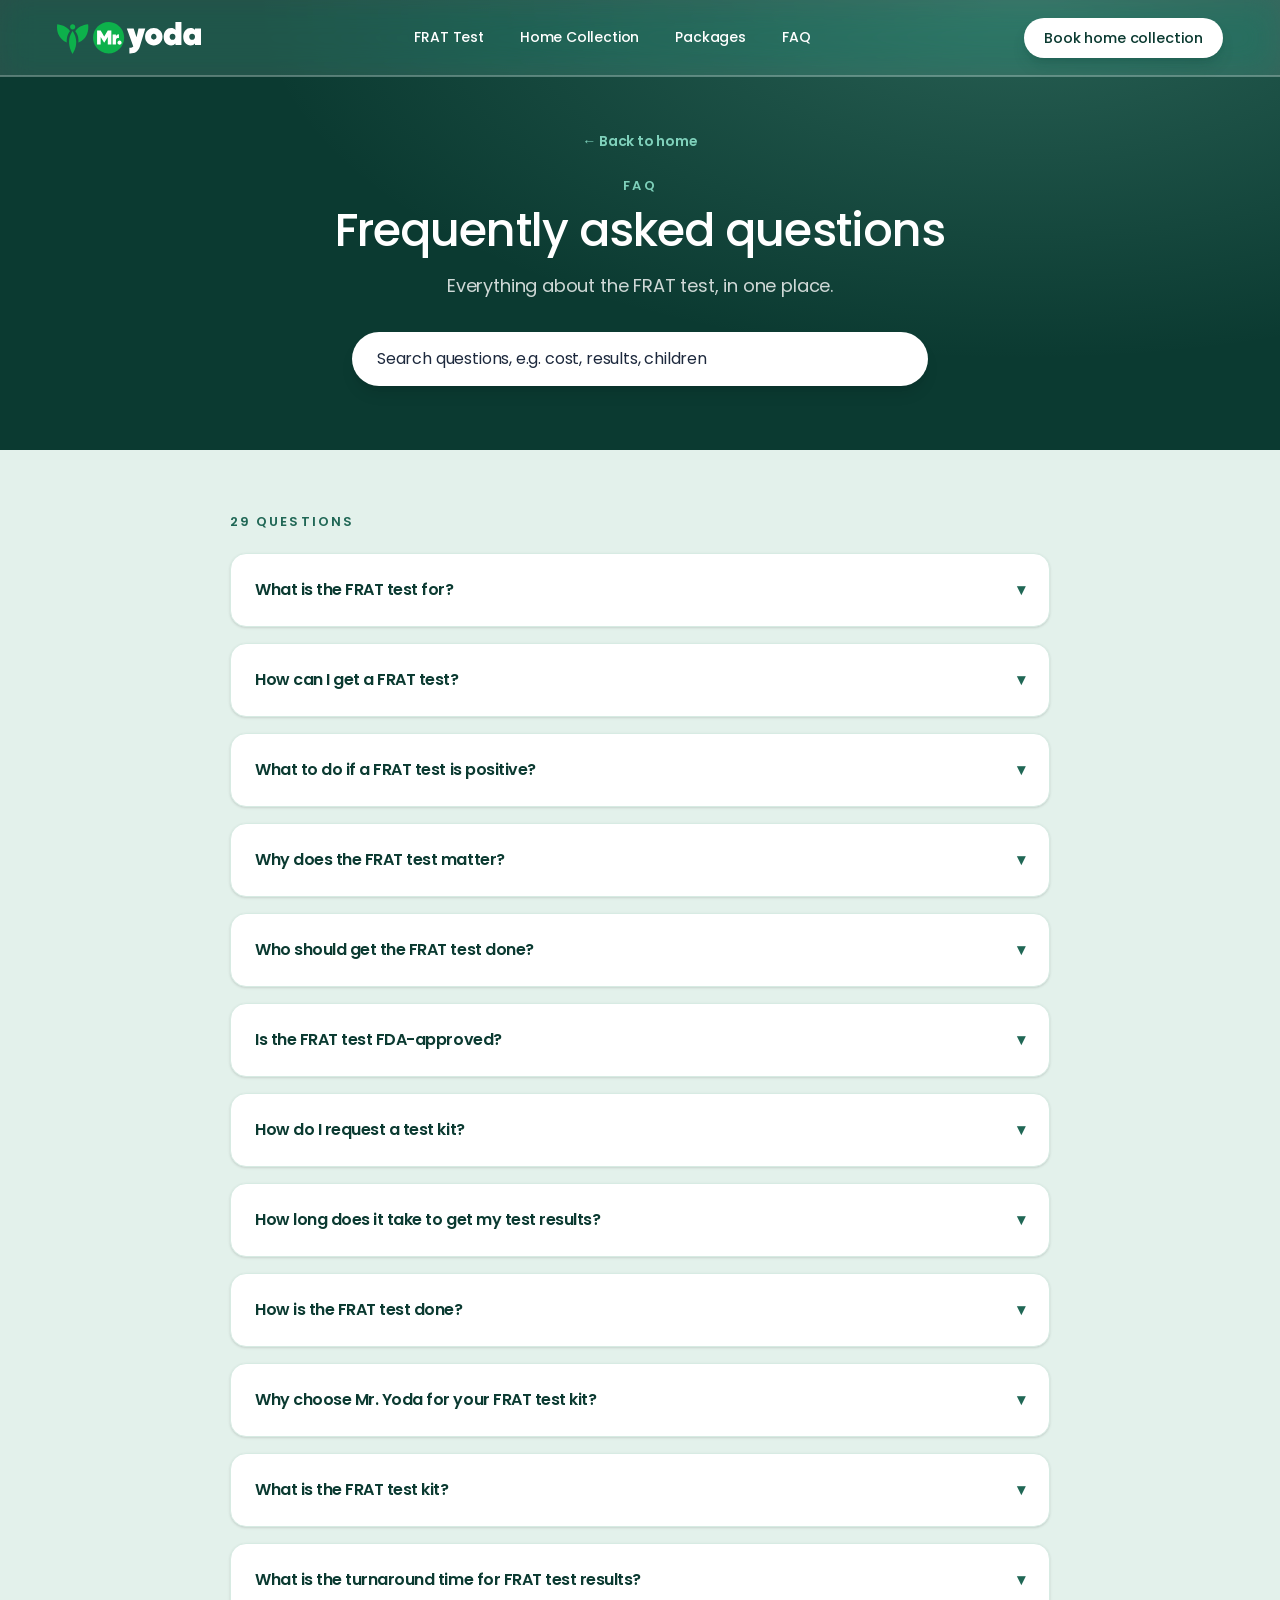
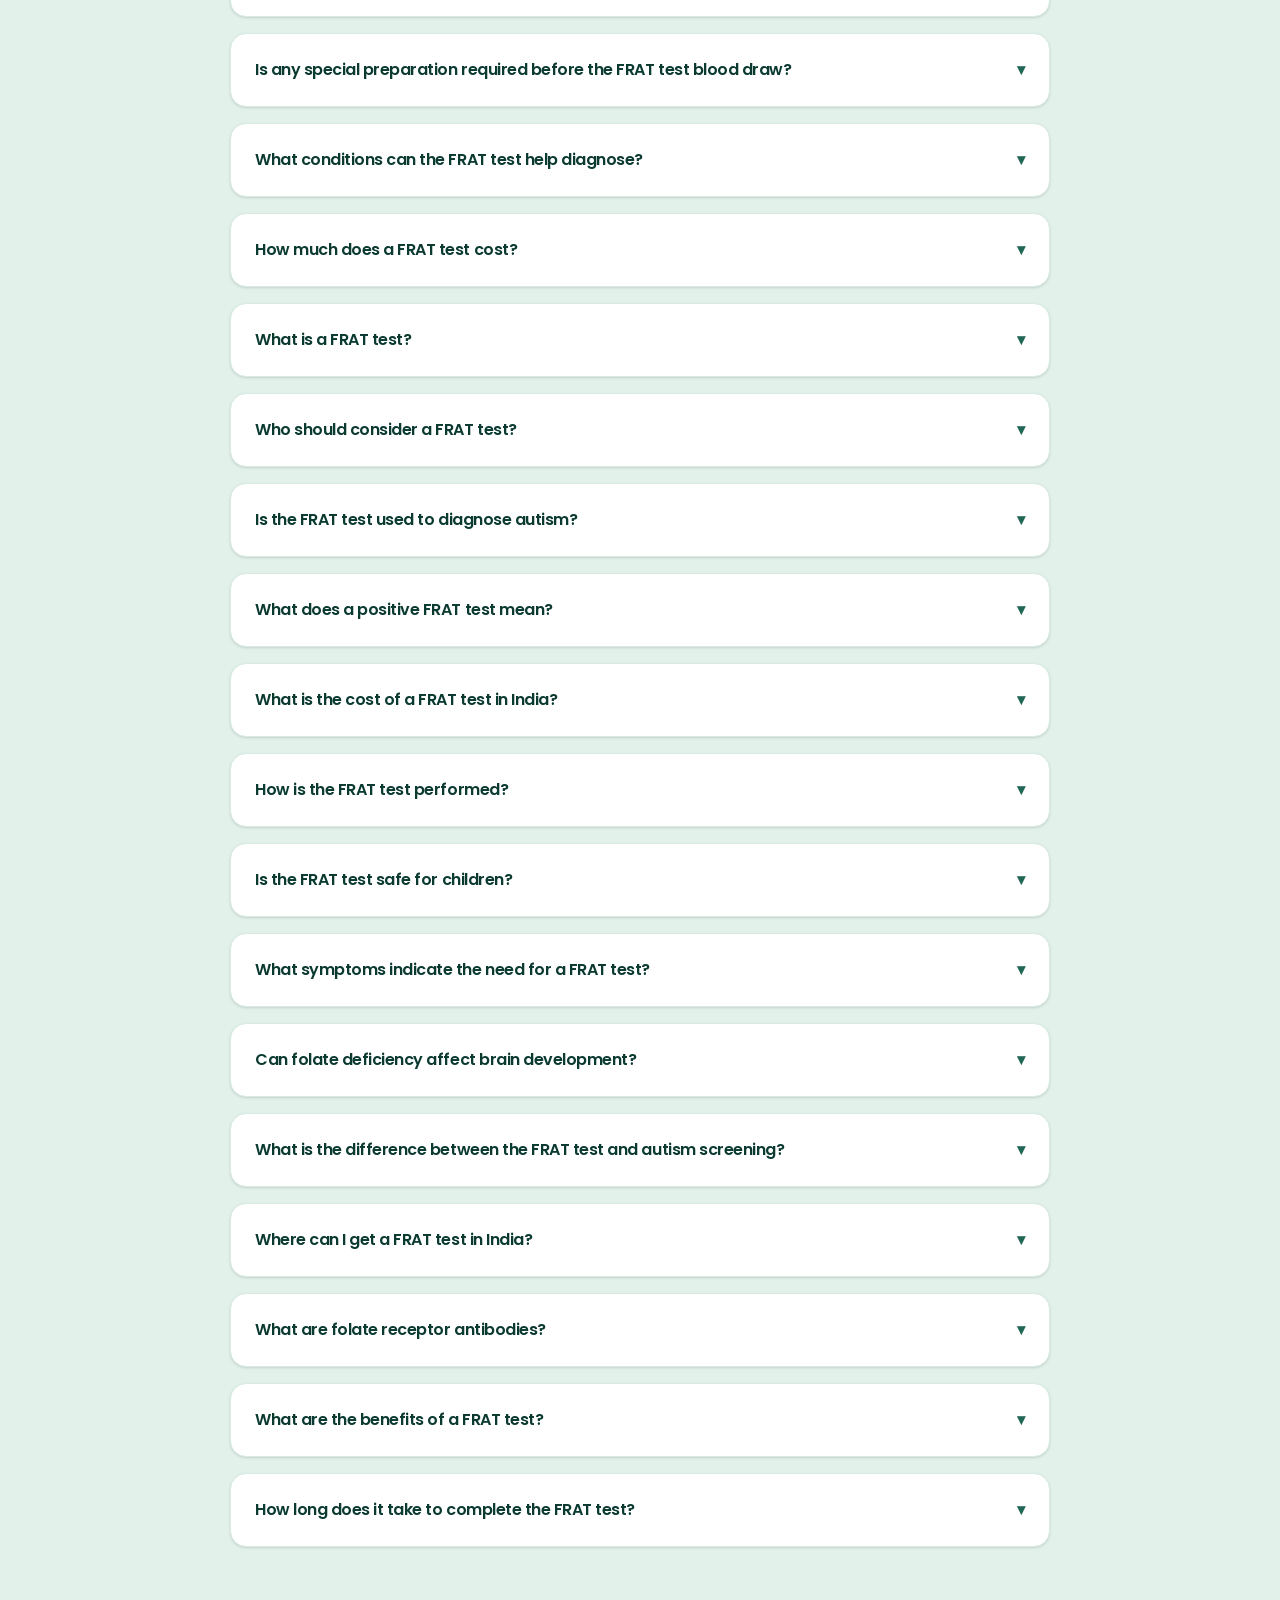
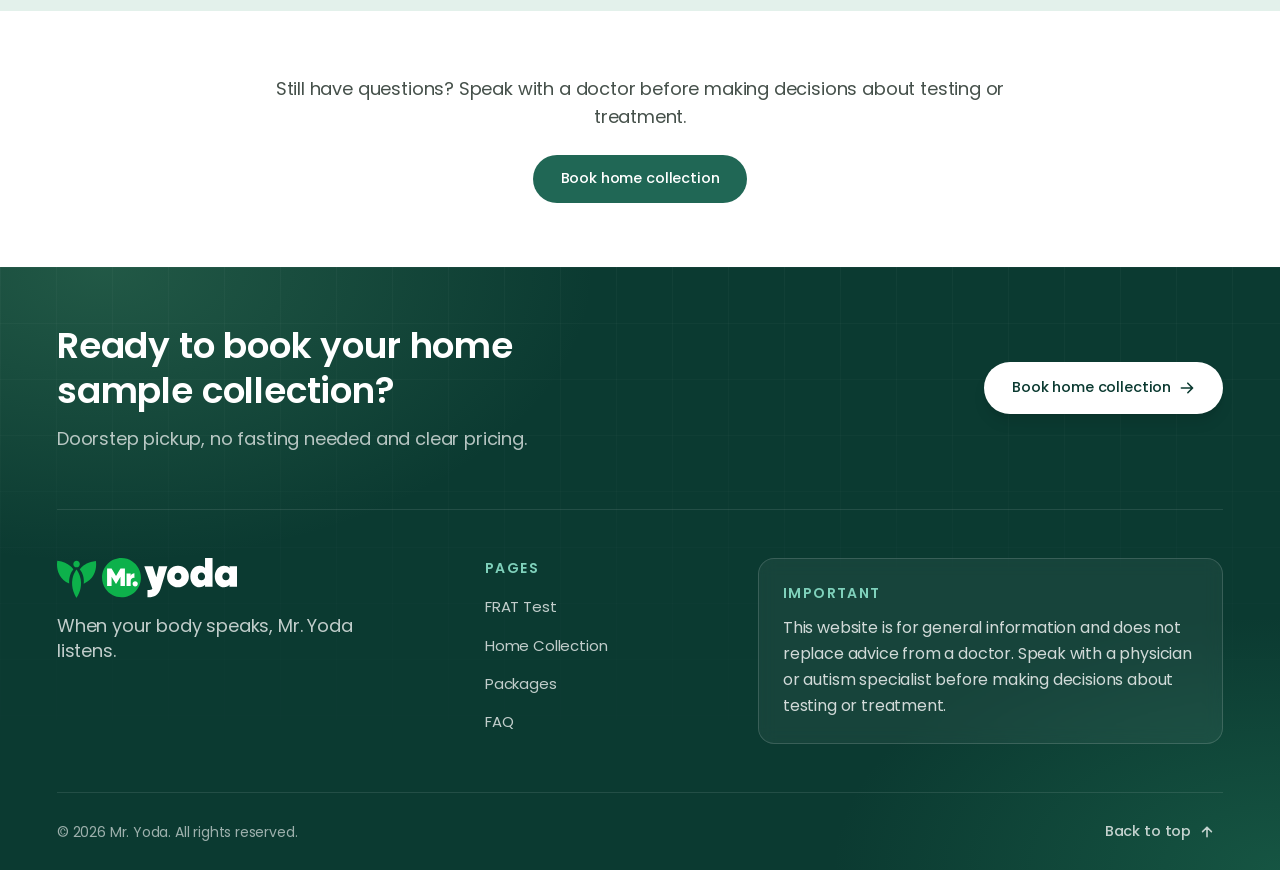
==== faq.html @ a36a4462 "Initial commit Co-Authored-By: Claude Sonnet 5.5 <noreply@anthropic.com>" ====
<!DOCTYPE html>
<html lang="en">
<head>
  <meta charset="UTF-8" />
  <meta name="viewport" content="width=device-width, initial-scale=1.0" />
  <title>FRAT Test FAQ: Cost in India, Results &amp; Next Steps | Mr. Yoda</title>
  <meta name="description" content="Answers to common questions about the FRAT test: who should get it, cost in India, turnaround time, positive results, and how to book." />
  <link rel="preconnect" href="https://fonts.googleapis.com" />
  <link rel="preconnect" href="https://fonts.gstatic.com" crossorigin />
  <link href="https://fonts.googleapis.com/css2?family=Poppins:wght@400;500;600&display=swap" rel="stylesheet" />
  <script src="assets/vendor/tailwind.js"></script>
  <style type="text/tailwindcss">
    @theme {
      /* Poster palette: deep emerald, mid emerald, bright emerald, soft neutrals */
      --color-brand-50: #F1F7F4;
      --color-brand-100: #D7EBE3;
      --color-brand-500: #2F7D68;
      --color-brand-600: #206755;
      --color-brand-800: #11493E;
      --color-brand-900: #0B3A31;
      --color-accent: #499987;
      --color-glow: #7FD1BB;
      --color-mint: #E3F1EB;
      --color-mist: #F4F6F5;
      --color-fern: #DDEEE6;
      --font-sans: "Poppins", sans-serif;
    }
  </style>
  <link rel="stylesheet" href="assets/css/styles.css" />
</head>
<body class="bg-white font-sans text-slate-700 antialiased">

  <div id="site-header"></div>

  <main>
    <section data-hero="dark" class="relative isolate overflow-hidden bg-brand-900 pb-16 pt-32 text-white">
      <div class="pointer-events-none absolute inset-0 -z-10 bg-[radial-gradient(60%_80%_at_80%_0%,rgba(127,209,187,.25),transparent)]"></div>
      <div class="mx-auto max-w-4xl px-5 text-center">
        <a data-hero-in href="index.html#faq" class="text-sm font-semibold text-glow transition-colors duration-300 hover:text-white">&larr; Back to home</a>
        <p data-hero-in class="mt-6 eyebrow eyebrow--light">FAQ</p>
        <h1 data-hero-in class="section-h2 mt-3 text-white">Frequently asked questions</h1>
        <p data-hero-in class="mx-auto mt-4 max-w-2xl text-lg text-white/80">Everything about the FRAT test, in one place.</p>
        <div data-hero-in class="mx-auto mt-8 max-w-xl">
          <label for="faq-search" class="sr-only">Search questions</label>
          <input id="faq-search" type="search" placeholder="Search questions, e.g. cost, results, children"
                 class="w-full rounded-full border border-white/20 bg-white px-6 py-3.5 text-base text-slate-800 shadow-lg outline-none transition focus:ring-4 focus:ring-glow/40" autocomplete="off" />
        </div>
      </div>
    </section>

    <section class="bg-mint py-16">
      <div class="mx-auto max-w-[860px] px-5">
        <p id="faq-count" class="mb-6 eyebrow" aria-live="polite">29 questions</p>
        <div id="faq-list" class="space-y-4">
          <details class="group rounded-2xl border border-brand-100 bg-white p-6 shadow-sm" data-faq>
            <summary class="flex cursor-pointer items-center justify-between gap-4 text-base font-semibold tracking-[-.03em] text-brand-900">What is the FRAT test for?<span class="chev text-brand-600 transition-colors duration-300">&#9662;</span></summary>
            <p class="mt-4 leading-relaxed">The FRAT test (folate receptor autoantibody test) is a blood-based test that screens both blocking and binding autoantibodies, which may affect folate transport to the brain and CSF.</p>
          </details>
          <details class="group rounded-2xl border border-brand-100 bg-white p-6 shadow-sm" data-faq>
            <summary class="flex cursor-pointer items-center justify-between gap-4 text-base font-semibold tracking-[-.03em] text-brand-900">How can I get a FRAT test?<span class="chev text-brand-600 transition-colors duration-300">&#9662;</span></summary>
            <p class="mt-4 leading-relaxed">If you are searching for FRAT test near me, you can book Mr. Yoda's FRAT test in Hyderabad and opt for blood sample home collection or order a FRAT test kit if you are ordering from elsewhere in India.</p>
          </details>
          <details class="group rounded-2xl border border-brand-100 bg-white p-6 shadow-sm" data-faq>
            <summary class="flex cursor-pointer items-center justify-between gap-4 text-base font-semibold tracking-[-.03em] text-brand-900">What to do if a FRAT test is positive?<span class="chev text-brand-600 transition-colors duration-300">&#9662;</span></summary>
            <p class="mt-4 leading-relaxed">A positive FRAT blood test means impaired folate transport. Consult a doctor for treatment, supplements, and follow-up under infertility blood tests for women or neuro care.</p>
          </details>
          <details class="group rounded-2xl border border-brand-100 bg-white p-6 shadow-sm" data-faq>
            <summary class="flex cursor-pointer items-center justify-between gap-4 text-base font-semibold tracking-[-.03em] text-brand-900">Why does the FRAT test matter?<span class="chev text-brand-600 transition-colors duration-300">&#9662;</span></summary>
            <p class="mt-4 leading-relaxed">The FRAT test helps detect hidden folate issues linked to autism, fertility concerns, and developmental delays, thereby enabling early, preventive intervention.</p>
          </details>
          <details class="group rounded-2xl border border-brand-100 bg-white p-6 shadow-sm" data-faq>
            <summary class="flex cursor-pointer items-center justify-between gap-4 text-base font-semibold tracking-[-.03em] text-brand-900">Who should get the FRAT test done?<span class="chev text-brand-600 transition-colors duration-300">&#9662;</span></summary>
            <p class="mt-4 leading-relaxed">The FRAT test is recommended for women facing fertility issues, pregnancy loss, or children with autism or developmental delays.</p>
          </details>
          <details class="group rounded-2xl border border-brand-100 bg-white p-6 shadow-sm" data-faq>
            <summary class="flex cursor-pointer items-center justify-between gap-4 text-base font-semibold tracking-[-.03em] text-brand-900">Is the FRAT test FDA-approved?<span class="chev text-brand-600 transition-colors duration-300">&#9662;</span></summary>
            <p class="mt-4 leading-relaxed">The FRAT test is a specialized folate receptor antibody test. While widely used, FDA approval varies by region; check with your FRAT test lab.</p>
          </details>
          <details class="group rounded-2xl border border-brand-100 bg-white p-6 shadow-sm" data-faq>
            <summary class="flex cursor-pointer items-center justify-between gap-4 text-base font-semibold tracking-[-.03em] text-brand-900">How do I request a test kit?<span class="chev text-brand-600 transition-colors duration-300">&#9662;</span></summary>
            <p class="mt-4 leading-relaxed">You can order a FRAT test kit online from the Mr. Yoda website or mobile app.</p>
          </details>
          <details class="group rounded-2xl border border-brand-100 bg-white p-6 shadow-sm" data-faq>
            <summary class="flex cursor-pointer items-center justify-between gap-4 text-base font-semibold tracking-[-.03em] text-brand-900">How long does it take to get my test results?<span class="chev text-brand-600 transition-colors duration-300">&#9662;</span></summary>
            <p class="mt-4 leading-relaxed">The reports for FRAT IgG test are delivered by Mr. Yoda in 7-10 days.</p>
          </details>
          <details class="group rounded-2xl border border-brand-100 bg-white p-6 shadow-sm" data-faq>
            <summary class="flex cursor-pointer items-center justify-between gap-4 text-base font-semibold tracking-[-.03em] text-brand-900">How is the FRAT test done?<span class="chev text-brand-600 transition-colors duration-300">&#9662;</span></summary>
            <p class="mt-4 leading-relaxed">A simple blood sample is taken to detect folate receptor autoantibodies affecting cellular folate uptake.</p>
          </details>
          <details class="group rounded-2xl border border-brand-100 bg-white p-6 shadow-sm" data-faq>
            <summary class="flex cursor-pointer items-center justify-between gap-4 text-base font-semibold tracking-[-.03em] text-brand-900">Why choose Mr. Yoda for your FRAT test kit?<span class="chev text-brand-600 transition-colors duration-300">&#9662;</span></summary>
            <p class="mt-4 leading-relaxed">Mr. Yoda offers accurate reports, clear FRAT test costs, and doorstep collection for convenience.</p>
          </details>
          <details class="group rounded-2xl border border-brand-100 bg-white p-6 shadow-sm" data-faq>
            <summary class="flex cursor-pointer items-center justify-between gap-4 text-base font-semibold tracking-[-.03em] text-brand-900">What is the FRAT test kit?<span class="chev text-brand-600 transition-colors duration-300">&#9662;</span></summary>
            <p class="mt-4 leading-relaxed">A FRAT test kit is used to collect blood samples for the folate receptor autoantibody test. Mr. Yoda offers Pan-India delivery of test kits.</p>
          </details>
          <details class="group rounded-2xl border border-brand-100 bg-white p-6 shadow-sm" data-faq>
            <summary class="flex cursor-pointer items-center justify-between gap-4 text-base font-semibold tracking-[-.03em] text-brand-900">What is the turnaround time for FRAT test results?<span class="chev text-brand-600 transition-colors duration-300">&#9662;</span></summary>
            <p class="mt-4 leading-relaxed">The FRAT test results usually take 2 to 5 weeks, for instance Mr. Yoda delivers the reports in 7 to 10 days.</p>
          </details>
          <details class="group rounded-2xl border border-brand-100 bg-white p-6 shadow-sm" data-faq>
            <summary class="flex cursor-pointer items-center justify-between gap-4 text-base font-semibold tracking-[-.03em] text-brand-900">Is any special preparation required before the FRAT test blood draw?<span class="chev text-brand-600 transition-colors duration-300">&#9662;</span></summary>
            <p class="mt-4 leading-relaxed">No fasting is needed for a FRAT blood test. Follow basic instructions from your FRAT test lab for accurate results.</p>
          </details>
          <details class="group rounded-2xl border border-brand-100 bg-white p-6 shadow-sm" data-faq>
            <summary class="flex cursor-pointer items-center justify-between gap-4 text-base font-semibold tracking-[-.03em] text-brand-900">What conditions can the FRAT test help diagnose?<span class="chev text-brand-600 transition-colors duration-300">&#9662;</span></summary>
            <p class="mt-4 leading-relaxed">The FRAT test helps assess autism risk, infertility, neural defects, and delays linked to folate receptor autoantibodies.</p>
          </details>
          <details class="group rounded-2xl border border-brand-100 bg-white p-6 shadow-sm" data-faq>
            <summary class="flex cursor-pointer items-center justify-between gap-4 text-base font-semibold tracking-[-.03em] text-brand-900">How much does a FRAT test cost?<span class="chev text-brand-600 transition-colors duration-300">&#9662;</span></summary>
            <p class="mt-4 leading-relaxed">The FRAT test price varies depending on location and lab quality, Mr. Yoda offers FRAT IgG test for ₹12,999/-</p>
          </details>
          <details class="group rounded-2xl border border-brand-100 bg-white p-6 shadow-sm" data-faq>
            <summary class="flex cursor-pointer items-center justify-between gap-4 text-base font-semibold tracking-[-.03em] text-brand-900">What is a FRAT test?<span class="chev text-brand-600 transition-colors duration-300">&#9662;</span></summary>
            <p class="mt-4 leading-relaxed">The FRAT test (folate receptor autoantibody test) checks antibodies blocking folate absorption, impacting brain and fetal development.</p>
          </details>
          <details class="group rounded-2xl border border-brand-100 bg-white p-6 shadow-sm" data-faq>
            <summary class="flex cursor-pointer items-center justify-between gap-4 text-base font-semibold tracking-[-.03em] text-brand-900">Who should consider a FRAT test?<span class="chev text-brand-600 transition-colors duration-300">&#9662;</span></summary>
            <p class="mt-4 leading-relaxed">Women with fertility concerns, parents evaluating autism risk, or patients needing infertility blood tests for women should consider it.</p>
          </details>
          <details class="group rounded-2xl border border-brand-100 bg-white p-6 shadow-sm" data-faq>
            <summary class="flex cursor-pointer items-center justify-between gap-4 text-base font-semibold tracking-[-.03em] text-brand-900">Is the FRAT test used to diagnose autism?<span class="chev text-brand-600 transition-colors duration-300">&#9662;</span></summary>
            <p class="mt-4 leading-relaxed">The FRAT test in autism is supportive, not diagnostic. It helps identify folate-related risks in neurodevelopmental conditions.</p>
          </details>
          <details class="group rounded-2xl border border-brand-100 bg-white p-6 shadow-sm" data-faq>
            <summary class="flex cursor-pointer items-center justify-between gap-4 text-base font-semibold tracking-[-.03em] text-brand-900">What does a positive FRAT test mean?<span class="chev text-brand-600 transition-colors duration-300">&#9662;</span></summary>
            <p class="mt-4 leading-relaxed">A positive FRAT test indicates folate transport issues, requiring treatment to support brain function and pregnancy outcomes.</p>
          </details>
          <details class="group rounded-2xl border border-brand-100 bg-white p-6 shadow-sm" data-faq>
            <summary class="flex cursor-pointer items-center justify-between gap-4 text-base font-semibold tracking-[-.03em] text-brand-900">What is the cost of a FRAT test in India?<span class="chev text-brand-600 transition-colors duration-300">&#9662;</span></summary>
            <p class="mt-4 leading-relaxed">Mr. Yoda offers FRAT (Folate Receptor Autoantibody Test) IgG test for ₹12,999/-</p>
          </details>
          <details class="group rounded-2xl border border-brand-100 bg-white p-6 shadow-sm" data-faq>
            <summary class="flex cursor-pointer items-center justify-between gap-4 text-base font-semibold tracking-[-.03em] text-brand-900">How is the FRAT test performed?<span class="chev text-brand-600 transition-colors duration-300">&#9662;</span></summary>
            <p class="mt-4 leading-relaxed">The FRAT blood test involves a simple blood draw, analysed for folate receptor autoantibodies.</p>
          </details>
          <details class="group rounded-2xl border border-brand-100 bg-white p-6 shadow-sm" data-faq>
            <summary class="flex cursor-pointer items-center justify-between gap-4 text-base font-semibold tracking-[-.03em] text-brand-900">Is the FRAT test safe for children?<span class="chev text-brand-600 transition-colors duration-300">&#9662;</span></summary>
            <p class="mt-4 leading-relaxed">Yes, the FRAT test is a safe blood test used in children for autism and developmental risk evaluation.</p>
          </details>
          <details class="group rounded-2xl border border-brand-100 bg-white p-6 shadow-sm" data-faq>
            <summary class="flex cursor-pointer items-center justify-between gap-4 text-base font-semibold tracking-[-.03em] text-brand-900">What symptoms indicate the need for a FRAT test?<span class="chev text-brand-600 transition-colors duration-300">&#9662;</span></summary>
            <p class="mt-4 leading-relaxed">Developmental delays, fertility issues, pregnancy loss, or suspected folate deficiency may require a FRAT test.</p>
          </details>
          <details class="group rounded-2xl border border-brand-100 bg-white p-6 shadow-sm" data-faq>
            <summary class="flex cursor-pointer items-center justify-between gap-4 text-base font-semibold tracking-[-.03em] text-brand-900">Can folate deficiency affect brain development?<span class="chev text-brand-600 transition-colors duration-300">&#9662;</span></summary>
            <p class="mt-4 leading-relaxed">Yes, low folate impacts brain growth. The folate receptor antibody test helps detect transport issues early.</p>
          </details>
          <details class="group rounded-2xl border border-brand-100 bg-white p-6 shadow-sm" data-faq>
            <summary class="flex cursor-pointer items-center justify-between gap-4 text-base font-semibold tracking-[-.03em] text-brand-900">What is the difference between the FRAT test and autism screening?<span class="chev text-brand-600 transition-colors duration-300">&#9662;</span></summary>
            <p class="mt-4 leading-relaxed">The FRAT test checks folate antibodies affecting developments in case of autism, pregnancy, and depression. While, autism screening assesses behavior and development.</p>
          </details>
          <details class="group rounded-2xl border border-brand-100 bg-white p-6 shadow-sm" data-faq>
            <summary class="flex cursor-pointer items-center justify-between gap-4 text-base font-semibold tracking-[-.03em] text-brand-900">Where can I get a FRAT test in India?<span class="chev text-brand-600 transition-colors duration-300">&#9662;</span></summary>
            <p class="mt-4 leading-relaxed">Mr. Yoda offers FRAT IgG test by offering both home sample collection and test kits.</p>
          </details>
          <details class="group rounded-2xl border border-brand-100 bg-white p-6 shadow-sm" data-faq>
            <summary class="flex cursor-pointer items-center justify-between gap-4 text-base font-semibold tracking-[-.03em] text-brand-900">What are folate receptor antibodies?<span class="chev text-brand-600 transition-colors duration-300">&#9662;</span></summary>
            <p class="mt-4 leading-relaxed">They are immune proteins blocking folate transport. Detected via folate receptor autoantibody test or FRAT test.</p>
          </details>
          <details class="group rounded-2xl border border-brand-100 bg-white p-6 shadow-sm" data-faq>
            <summary class="flex cursor-pointer items-center justify-between gap-4 text-base font-semibold tracking-[-.03em] text-brand-900">What are the benefits of a FRAT test?<span class="chev text-brand-600 transition-colors duration-300">&#9662;</span></summary>
            <p class="mt-4 leading-relaxed">The FRAT test enables early detection of folate issues, supports fertility care, and aids in FRAT test autism risk assessment.</p>
          </details>
          <details class="group rounded-2xl border border-brand-100 bg-white p-6 shadow-sm" data-faq>
            <summary class="flex cursor-pointer items-center justify-between gap-4 text-base font-semibold tracking-[-.03em] text-brand-900">How long does it take to complete the FRAT test?<span class="chev text-brand-600 transition-colors duration-300">&#9662;</span></summary>
            <p class="mt-4 leading-relaxed">The blood sample collection for the FRAT test is usually completed within 15-20 minutes.</p>
          </details>
        </div>
        <p id="faq-empty" class="hidden rounded-2xl bg-white p-6 text-center text-lg shadow-sm">No questions match your search. Try another word, or book a call with our team.</p>
      </div>
    </section>

    <section class="bg-white py-16">
      <div class="mx-auto max-w-[860px] px-5 text-center" data-reveal>
        <p class="text-lg">Still have questions? Speak with a doctor before making decisions about testing or treatment.</p>
        <a href="index.html#book" class="mt-6 inline-block rounded-full bg-brand-600 px-7 py-3 font-semibold text-white transition-colors duration-300 hover:bg-brand-800">Book home collection</a>
      </div>
    </section>
  </main>

  <div id="site-footer"></div>

  <script src="assets/vendor/gsap.min.js"></script>
  <script src="assets/vendor/ScrollTrigger.min.js"></script>
  <script src="assets/vendor/lenis.min.js"></script>
  <script src="assets/js/layout.js"></script>
  <script src="assets/js/booking-modal.js"></script>
  <script src="assets/js/main.js"></script>
  <script>
    // Live search over the questions and answers
    (function () {
      var input = document.getElementById('faq-search');
      var items = Array.prototype.slice.call(document.querySelectorAll('#faq-list [data-faq]'));
      var count = document.getElementById('faq-count');
      var empty = document.getElementById('faq-empty');
      input.addEventListener('input', function () {
        var q = input.value.trim().toLowerCase();
        var shown = 0;
        items.forEach(function (el) {
          var hit = !q || el.textContent.toLowerCase().indexOf(q) !== -1;
          el.hidden = !hit;
          if (hit) shown++;
        });
        count.textContent = q ? shown + ' of ' + items.length + ' questions' : items.length + ' questions';
        empty.classList.toggle('hidden', shown !== 0);
        if (window.ScrollTrigger) ScrollTrigger.refresh();
      });
    })();
  </script>
</body>
</html>
---- assets/css/styles.css ----
/* Lenis smooth-scroll recommended overrides */
html.lenis,
html.lenis body {
  height: auto;
}
.lenis.lenis-smooth {
  scroll-behavior: auto !important;
}
.lenis.lenis-stopped {
  overflow: hidden;
}

/* FAQ accordion */
details > summary {
  list-style: none;
}
details > summary::-webkit-details-marker {
  display: none;
}
details[open] .chev {
  transform: rotate(180deg);
}

/* Keep anchored sections clear of the fixed header */
section[id] {
  scroll-margin-top: 96px;
}

/* The reference puzzle is decorative and stays behind the hero content. */
.hero-puzzle {
  display: block;
  object-fit: contain;
  pointer-events: none;
  user-select: none;
  filter: drop-shadow(0 8px 10px #001f1940);
}
.hero-puzzle--left { width: 112px; height: 112px; opacity: .42; }
.hero-puzzle--top { width: 64px; height: 64px; opacity: .34; }
.hero-puzzle--bottom { width: 96px; height: 96px; opacity: .32; }
.hero-puzzle--edge { width: 160px; height: 160px; opacity: .27; }

/* Responsive healthcare imagery complements the site palette. */
.care-image {
  display: block;
  width: 100%;
  height: auto;
  aspect-ratio: 3 / 2;
  object-fit: contain;
  border-radius: 24px;
  background: #eefbf3;
}
.hero-care-image {
  margin-bottom: 24px;
  border-radius: 16px;
}
.collection-intro {
  display: grid;
  align-items: center;
  gap: 40px;
}
.section-care-image {
  max-width: 560px;
  margin: 32px auto 0;
}
.faq-care-image {
  max-width: 360px;
  margin: 28px auto 0;
}

/* Green puzzle compositions with photographic cutouts and a plain backdrop. */
.evaluation-panel {
  position: relative;
  isolation: isolate;
  padding: clamp(44px, 6vw, 88px) 0;
  border-top: 1px solid #dcebe5;
  border-bottom: 1px solid #dcebe5;
  border-radius: 0;
  background-color: #f7faf8;
  background-image: none;
  margin-bottom: 0;
}
.evaluation-panel h3 { color: #063d32; }
.evaluation-panel > div > div > p { color: #247d67; }
.evaluation-panel [data-prev],
.evaluation-panel [data-next] {
  color: #0a5142;
  border-color: #aacfc1;
  background: #fff;
}
.evaluation-panel [data-prev]:hover,
.evaluation-panel [data-next]:hover {
  color: #fff;
  background: #0a5142;
}
.evaluation-slider { margin-top: 36px; }
.evaluation-viewport { padding: 24px 0 32px; }
.evaluation-panel [data-pslider-dots] { margin-top: 20px; }
.evaluation-dot {
  width: 10px;
  height: 10px;
  border: 0;
  border-radius: 99px;
  background: #aacfc1;
  cursor: pointer;
  transition: width .25s, background-color .25s;
}
.evaluation-dot.is-active { width: 32px; background: #17634f; }
.evaluation-dot:focus-visible { outline: 3px solid #17634f; outline-offset: 4px; }
@media (max-width: 767px) {
  .evaluation-panel { margin-bottom: 0; }
  .evaluation-slider { margin-top: 24px; }
}
@media (min-width: 768px) {
  .collection-intro {
    grid-template-columns: 1fr 1fr;
    gap: 48px;
  }
}

/* ---- "Where it helps": several cards at once, moved by page scroll ---- */
.evaluation-panel.is-stacked {
  padding: clamp(28px, 4vw, 56px) 0;
}
.evaluation-panel.is-stacked .evaluation-slider { margin-top: 12px; }
.evaluation-panel.is-stacked .evaluation-viewport { padding: 14px 0 16px; }
.evaluation-panel.is-stacked [data-pslider-dots] { margin-top: 6px; }

@media (max-width: 767px) {
  .evaluation-panel.is-stacked { padding: 32px 0; }
}

/* ---- One panel: "What it does" and "Where it helps" share the same look ---- */
.evaluation-panel [data-eyebrow] { color: #247d67; }
.evaluation-intro { margin-bottom: 8px; }
@media (min-width: 1024px) {
  .evaluation-intro {
    display: grid;
    grid-template-columns: minmax(340px, 1fr) 1.7fr;
    align-items: center;
    gap: 56px;
  }
}
.evaluation-intro h3 { text-wrap: balance; }
.evaluation-intro > ul { margin-top: 24px; }
@media (min-width: 1024px) { .evaluation-intro > ul { margin-top: 0; } }
.evaluation-point {
  display: flex;
  align-items: flex-start;
  gap: 14px;
  padding: 20px;
  border: 1px solid #dcebe5;
  border-radius: 20px;
  background: #fff;
  color: #123b32;
  font-size: clamp(17px, 1.5vw, 20px);
  font-weight: 600;
  line-height: 1.5;
}
.evaluation-point-number {
  flex: none;
  display: grid;
  place-items: center;
  width: 30px;
  height: 30px;
  margin-top: 1px;
  border-radius: 99px;
  background: linear-gradient(135deg, #247d67, #063d32);
  color: #e8f3b4;
  font-size: 14px;
  font-weight: 600;
}
.evaluation-divider {
  height: 1px;
  margin: 36px 0 32px;
  background: #dcebe5;
}

/* ---- Puzzle cards keep their own proportions (the shape is never stretched) ---- */
.evaluation-panel [data-card] {
  height: auto;
  aspect-ratio: 360 / 300;
  container-type: inline-size;
}
.evaluation-tall [data-card] { aspect-ratio: 3 / 4; }
.evaluation-shape { filter: drop-shadow(0 10px 8px #063d321a); }
.evaluation-shape--tall { display: none; }
.evaluation-tall .evaluation-shape--wide { display: none; }
.evaluation-tall .evaluation-shape--tall { display: block; }

/* Photo on the left of the puzzle, text on the right (same as the design) */
.evaluation-person {
  position: absolute;
  z-index: 1;
  left: 0;
  bottom: 0;
  width: 46%;
  height: 84%;
  object-fit: contain;
  object-position: center bottom;
  filter: drop-shadow(0 12px 12px #063d3224);
  pointer-events: none;
}
.evaluation-copy {
  left: 46%;
  right: 14%;
  top: 29%;
  display: flex;
  flex-direction: column;
  gap: 2.6cqw;
}
.evaluation-number { color: #e8f3b4; font-size: 6cqw; font-weight: 600; line-height: 1; }
.evaluation-label { font-size: 3.5cqw; overflow-wrap: break-word; font-weight: 600; line-height: 1.4; text-wrap: pretty; }

/* Narrow cards (phones): tall puzzle, text on top, photo underneath */
.evaluation-tall .evaluation-person { left: 6%; width: 88%; height: 43%; bottom: 1%; }
.evaluation-tall .evaluation-copy { left: 15%; right: 17%; top: 21%; gap: 3.4cqw; }
.evaluation-tall .evaluation-number { font-size: 9.5cqw; }
.evaluation-tall .evaluation-label { font-size: 6cqw; }

/* "What it does": clear heading on the left, two equal, roomy point cards on the right */
.evaluation-panel h3 { font-size: clamp(34px, 3.6vw, 52px); line-height: 1.08; }
.evaluation-panel [data-pin] h3 { font-size: clamp(26px, 2.4vw, 34px); }
@media (min-width: 1024px) {
  .evaluation-intro { grid-template-columns: minmax(320px, .9fr) 1.8fr; gap: 48px; }
}
.evaluation-intro > ul { align-items: stretch; }
.evaluation-point {
  align-items: center;
  gap: 20px;
  min-height: 132px;
  padding: 26px 30px;
  border: 1px solid #cfe4db;
  border-radius: 24px;
  background: #fff;
  box-shadow: 0 10px 28px #063d3210;
  font-size: clamp(18px, 1.5vw, 22px);
  font-weight: 500;
  line-height: 1.35;
  transition: transform .3s ease, box-shadow .3s ease, border-color .3s ease;
}
.evaluation-point:hover { transform: translateY(-4px); border-color: #7fb9a6; box-shadow: 0 16px 34px #063d3218; }
.evaluation-point-number {
  flex: 0 0 auto;
  width: 46px;
  height: 46px;
  font-size: 20px;
  box-shadow: 0 6px 14px #063d3230;
}
@media (max-width: 767px) {
  .evaluation-point { min-height: 0; padding: 20px 22px; gap: 16px; }
  .evaluation-point-number { width: 40px; height: 40px; font-size: 18px; }
}
@media (prefers-reduced-motion: reduce) { .evaluation-point { transition: none; } .evaluation-point:hover { transform: none; } }

/* Puzzle: photo steps out of the piece on the left; the piece has a soft highlight and a backdrop */
.evaluation-shape { filter: none; }
.evaluation-shape .puzzle-body { filter: drop-shadow(0 14px 16px #063d3230); }
.evaluation-person { left: -2%; width: 56%; height: 84%; }
.evaluation-copy { left: 50%; right: 14%; top: 29%; }

/* ---- Type: Poppins everywhere, same scale as mryoda.com ---- */
:root {
  --font-body: "Poppins", sans-serif;
  --font-display: "Poppins", sans-serif;
  --gutter: clamp(20px, 4.45vw, 64px);
  --section-y: clamp(64px, 6vw + 34px, 120px);
}
html { font-family: "Poppins", sans-serif; }
body { font-size: 16px; line-height: 1.65; letter-spacing: -0.011em; color: #45504a; font-weight: 400; }
input, textarea, button, select { font-family: inherit; }
/* Page container: 1680px max, 64px gutters on desktop (same as mryoda.com) */
.wrap { width: 100%; max-width: 1680px; margin-inline: auto; padding-inline: var(--gutter); }
/* Headings: medium weight, tight tracking */
h1, h2, h3, h4 { letter-spacing: -0.02em; }
h1[class], h2[class], h3[class], h4[class] { font-weight: 500; }
.section-h2 { font-size: clamp(34px, 3.6vw, 52px); line-height: 1.08; letter-spacing: -0.02em; font-weight: 500; }
.eyebrow { font-size: 13px; font-weight: 600; line-height: 1.2; letter-spacing: .16em; text-transform: uppercase; color: #206755; }
/* Bold utilities map to Poppins semibold (600); buttons are 14.5px medium like the reference */
html .font-bold, html .font-extrabold { font-weight: 600; }
html a.rounded-full.font-semibold, html button.rounded-full.font-semibold, .pkg-cta { font-size: 14.5px; font-weight: 500; letter-spacing: -0.011em; }

/* ===== Hero: jade poster style (mesh gradient + fine grid + big bottom title) ===== */
.hero-poster { background: #1a5140; }
.hero-mesh {
  background:
    radial-gradient(55% 38% at 30% 0%, rgba(183, 229, 186, .72), transparent 72%),
    radial-gradient(70% 30% at 12% 46%, rgba(9, 46, 37, .9), transparent 72%),
    radial-gradient(60% 36% at 100% 38%, rgba(12, 56, 45, .55), transparent 70%),
    radial-gradient(75% 46% at 92% 100%, rgba(92, 168, 124, .78), transparent 68%),
    radial-gradient(55% 40% at 4% 100%, rgba(40, 135, 96, .85), transparent 70%),
    linear-gradient(180deg, #2f8f6c 0%, #1f6a52 30%, #174a3c 52%, #1d5f4a 78%, #2a8763 100%);
}
.hero-blob { position: absolute; inset: 0; border-radius: 50%; animation: hero-drift 16s ease-in-out infinite alternate; }
.hero-blob--light { background: radial-gradient(closest-side, rgba(183, 229, 186, .38), transparent); }
.hero-blob--mid { background: radial-gradient(closest-side, rgba(92, 168, 124, .42), transparent); animation-duration: 20s; animation-direction: alternate-reverse; }
@keyframes hero-drift {
  from { transform: translate3d(0, 0, 0) scale(1); }
  to { transform: translate3d(4%, 6%, 0) scale(1.12); }
}
.hero-grid {
  background-image:
    linear-gradient(rgba(255, 255, 255, .075) 1px, transparent 1px),
    linear-gradient(90deg, rgba(255, 255, 255, .075) 1px, transparent 1px);
  background-size: 56px 56px;
  background-position: center top;
  -webkit-mask-image: linear-gradient(180deg, #000 0%, rgba(0, 0, 0, .55) 100%);
  mask-image: linear-gradient(180deg, #000 0%, rgba(0, 0, 0, .55) 100%);
}

.hero-facts ul { list-style: none; padding: 0; }
.hero-facts li { display: flex; align-items: center; gap: 12px; font-size: 18px; line-height: 1.3; color: rgba(255, 255, 255, .88); }
.hero-facts li strong { font-weight: 600; color: #fff; }
.hero-check { display: grid; place-items: center; flex: none; width: 26px; height: 26px; border-radius: 50%; background: rgba(183, 229, 186, .95); color: #11493e; }
.hero-check svg { width: 15px; height: 15px; }
.hero-price { margin-top: 18px; display: flex; flex-wrap: wrap; align-items: center; gap: 8px 14px; }
.hero-price-now { font-family: var(--font-display); font-size: clamp(40px, 4vw, 56px); font-weight: 500; line-height: 1; letter-spacing: -.03em; color: #fff; }
.hero-price-old { font-family: var(--font-display); font-size: 18px; font-weight: 500; color: rgba(255, 255, 255, .7); text-decoration: line-through; }
.hero-price-badge { border-radius: 999px; background: #b7e5ba; padding: 4px 12px; font-family: var(--font-display); font-size: 13px; font-weight: 600; color: #0b3a31; }

.hero-left { container-type: inline-size; }
.hero-title {
  font-weight: 500;
  font-size: clamp(34px, 4.8vw, 68px);
  line-height: 1.04;
  letter-spacing: -0.03em;
  color: #fff;
  text-wrap: balance;
}
.hero-title span > span:not(.text-glow) {
  background: linear-gradient(180deg, #fff 25%, #c4e6d3 100%);
  -webkit-background-clip: text; background-clip: text;
  -webkit-text-fill-color: transparent; color: transparent;
}
.hero-title .text-glow { color: #b7e5ba; }
@media (prefers-reduced-motion: reduce) { .hero-blob { animation: none; } }

/* ===== Packages ===== */
.pkg-card {
  display: flex; flex-direction: column; overflow: hidden;
  border-radius: 26px; background: #fff;
  border: 1px solid rgba(17, 73, 62, .1);
  box-shadow: 0 1px 2px rgba(11, 58, 49, .05), 0 14px 34px -18px rgba(11, 58, 49, .28);
  transition: box-shadow .35s ease, border-color .35s ease;
}
.pkg-card:hover { border-color: rgba(47, 125, 104, .45); box-shadow: 0 2px 4px rgba(11, 58, 49, .06), 0 26px 50px -20px rgba(11, 58, 49, .4); }
.pkg-head {
  position: relative; isolation: isolate; overflow: hidden;
  display: flex; align-items: center; gap: 12px;
  padding: 16px 20px; color: #fff;
  /* wide gradient that sweeps left → right, then right → left, forever */
  background:
    radial-gradient(45% 140% at 20% 0%, rgba(183, 229, 186, .38), transparent 70%) 0% 0% / 200% 100% no-repeat,
    linear-gradient(100deg, #2f9a72 0%, #1a5140 38%, #11493e 62%, #2a8763 100%) 0% 0% / 200% 100% no-repeat;
  animation: pkg-sweep 7s ease-in-out infinite alternate;
}
.pkg-card:nth-child(2) .pkg-head { animation-delay: -2.3s; }
.pkg-card:nth-child(3) .pkg-head { animation-delay: -4.6s; }
@keyframes pkg-sweep { from { background-position: 0% 0%, 0% 0%; } to { background-position: 100% 0%, 100% 0%; } }
@media (prefers-reduced-motion: reduce) { .pkg-head { animation: none; } }
.pkg-head::before {
  content: ""; position: absolute; inset: 0; z-index: -1;
  background-image:
    linear-gradient(rgba(255, 255, 255, .08) 1px, transparent 1px),
    linear-gradient(90deg, rgba(255, 255, 255, .08) 1px, transparent 1px);
  background-size: 28px 28px;
}
.pkg-num {
  flex: none; display: grid; place-items: center; width: 32px; height: 32px; border-radius: 50%;
  background: rgba(255, 255, 255, .16); border: 1px solid rgba(255, 255, 255, .35);
  font-family: var(--font-display); font-size: 13px; font-weight: 600; letter-spacing: .02em; color: #fff;
}
.pkg-head h3 { font-size: 1.12rem; font-weight: 500; line-height: 1.2; color: #fff; }
.pkg-body { display: flex; flex: 1; flex-direction: column; padding: 18px 20px 20px; }
.pkg-label { font-size: 12px; font-weight: 600; letter-spacing: .1em; text-transform: uppercase; color: #2f7d68; }
.pkg-list { margin-top: 10px; display: grid; gap: 8px 16px; list-style: none; padding: 0; }
.pkg-list--2 { grid-template-columns: 1fr; }
@media (min-width: 640px) { .pkg-list--2 { grid-template-columns: 1fr 1fr; } }
@media (min-width: 1024px) and (max-width: 1279px) { .pkg-list--2 { grid-template-columns: 1fr; } }
.pkg-list li { position: relative; padding-left: 26px; font-size: 15px; line-height: 1.28; color: #26413a; }
.pkg-list li::before {
  content: ""; position: absolute; left: 0; top: 1px; width: 18px; height: 18px; border-radius: 50%;
  background: #d7ebe3 url("data:image/svg+xml,%3Csvg xmlns='http://www.w3.org/2000/svg' viewBox='0 0 20 20' fill='none' stroke='%23206755' stroke-width='2.6' stroke-linecap='round' stroke-linejoin='round'%3E%3Cpath d='M5.5 10.5l3 3 6-6.5'/%3E%3C/svg%3E") center / 14px no-repeat;
}
.pkg-tat {
  margin-top: 14px; margin-bottom: 16px; display: inline-flex; align-items: center; gap: 8px; align-self: flex-start;
  padding: 6px 14px 6px 11px; border-radius: 999px; background: #f1f7f4; border: 1px solid #d7ebe3;
  font-size: 14px; color: #26413a;
}
.pkg-tat svg { width: 16px; height: 16px; color: #2f7d68; flex: none; }
.pkg-tat strong { color: #0b3a31; }
.pkg-price { margin-top: auto; padding: 12px 16px; border-radius: 16px; background: #e3f1eb; }
.pkg-price-label { font-size: 13px; color: #3b564e; }
.pkg-price-sub { margin-top: 2px; font-size: 15px; font-weight: 600; color: #2f7d68; line-height: 1.2; }
.pkg-price-main { font-size: 2rem; font-weight: 600; line-height: 1.1; color: #0b3a31; letter-spacing: -.01em; }
.pkg-cta {
  margin-top: 12px; display: inline-flex; align-items: center; justify-content: center; gap: 8px;
  border-radius: 999px; background: #11493e; padding: 12px 20px; font-weight: 600; color: #fff;
  transition: background-color .3s ease;
}
.pkg-cta:hover { background: #2f7d68; }
.pkg-cta svg { width: 16px; height: 16px; }

/* Packages fill exactly one screen (under the fixed header) and scale with the window height */
@media (min-width: 1024px) {
  #packages {
    min-height: calc(100svh - 76px);
    padding-block: clamp(8px, 2vh, 40px);
    scroll-margin-top: 76px;
  }
  #packages .pkg-intro p:first-child { font-size: clamp(11px, 1.55vh, 14px); }
  #packages h2 { font-size: clamp(1.4rem, 4.2vh, 2.4rem); margin-top: clamp(1px, .5vh, 8px); }
  #packages .pkg-intro p:last-child { font-size: clamp(13px, 2vh, 17px); margin-top: clamp(1px, .6vh, 12px); }
  #packages [data-stagger] { margin-top: clamp(8px, 2.2vh, 34px); }
  .pkg-head { padding-block: clamp(8px, 1.7vh, 18px); }
  .pkg-num { width: clamp(24px, 3.6vh, 32px); height: clamp(24px, 3.6vh, 32px); font-size: clamp(11px, 1.6vh, 13px); }
  .pkg-head h3 { font-size: clamp(.95rem, 2.4vh, 1.2rem); min-height: 2.4em; display: flex; align-items: center; }
  .pkg-body { padding: clamp(8px, 1.8vh, 20px) 20px clamp(10px, 2vh, 22px); }
  .pkg-list { margin-top: clamp(5px, 1.2vh, 12px); gap: clamp(3px, .9vh, 9px) 16px; }
  .pkg-list li { font-size: clamp(12.5px, 1.95vh, 15px); line-height: 1.22; }
  .pkg-tat { margin-top: clamp(6px, 1.3vh, 16px); margin-bottom: clamp(6px, 1.4vh, 18px); padding-block: clamp(2px, .7vh, 7px); font-size: clamp(12px, 1.75vh, 14px); }
  .pkg-price { padding: clamp(6px, 1.3vh, 14px) 16px; }
  .pkg-price-label, #packages .pkg-price-sub { font-size: clamp(11.5px, 1.7vh, 15px); line-height: 1.2; }
  #packages .pkg-price-main { font-size: clamp(1.3rem, 3.8vh, 2rem); }
  .pkg-cta { margin-top: clamp(7px, 1.4vh, 14px); padding-block: clamp(7px, 1.4vh, 13px); }
}

/* Packages on small laptops (1024-1279px wide): the list is one column, so tighten a little more */
@media (min-width: 1024px) and (max-width: 1279px) {
  .pkg-list { gap: clamp(2px, .55vh, 6px) 16px; }
  .pkg-list li { font-size: clamp(12px, 1.8vh, 14px); }
  .pkg-tat { margin-top: clamp(5px, 1vh, 12px); margin-bottom: clamp(5px, 1.1vh, 12px); }
  .pkg-body { padding-top: clamp(8px, 1.5vh, 16px); }
}

/* Specificity helpers: the body-font rule above is strong, so these elements name their face explicitly */
#packages .pkg-label, #packages .pkg-price-sub, #packages .pkg-price-main { font-family: var(--font-display); letter-spacing: 0; }
#packages .pkg-price-main { letter-spacing: -.03em; }
.eyebrow--light { color: #7fd1bb; }


/* ===== Header: transparent over the hero, "view larger" style frosted glass for the menu ===== */
.glass {
  background: rgba(255, 255, 255, .30);
  -webkit-backdrop-filter: blur(16px) saturate(1.5);
  backdrop-filter: blur(16px) saturate(1.5);
  border: 1px solid rgba(255, 255, 255, .42);
  box-shadow: inset 0 1px 0 rgba(255, 255, 255, .55), 0 10px 30px -14px rgba(11, 58, 49, .35);
}
.glass-strong { background: rgba(255, 255, 255, .86); -webkit-backdrop-filter: blur(22px) saturate(1.6); backdrop-filter: blur(22px) saturate(1.6); }
.site-header {
  /* one full-width frosted-glass bar behind logo, menu and button */
  background: rgba(255, 255, 255, .30);
  -webkit-backdrop-filter: blur(16px) saturate(1.5);
  backdrop-filter: blur(16px) saturate(1.5);
  border-bottom: 1px solid rgba(255, 255, 255, .42);
  box-shadow: inset 0 -1px 0 rgba(255, 255, 255, .25);
  transition: background-color .35s ease, box-shadow .35s ease, border-color .35s ease;
}
.site-header[data-over="false"] {
  background: rgba(255, 255, 255, .74);
  -webkit-backdrop-filter: blur(18px) saturate(1.6);
  backdrop-filter: blur(18px) saturate(1.6);
  border-bottom-color: rgba(255, 255, 255, .6);
  box-shadow: 0 8px 26px -16px rgba(11, 58, 49, .35);
}
.nav-link { padding: 8px 16px; border-radius: 999px; font-size: 14px; font-weight: 500; line-height: 1.4; color: #0b3a31; transition: background-color .3s ease, color .3s ease; }
.nav-link:hover { background: rgba(255, 255, 255, .6); }
.nav-link--block { display: block; padding: 12px 16px; border-radius: 16px; font-size: 16px; }
.logo-light { display: none; }
/* Dark hero (FAQ page): light logo and white menu text while the header sits over it */
.site-header[data-over="true"] .logo-dark { display: none; }
.site-header[data-over="true"] .logo-light { display: block; }
.site-header[data-tone="dark"][data-over="true"] { background: rgba(255, 255, 255, .12); border-bottom-color: rgba(255, 255, 255, .22); }
.site-header[data-tone="dark"][data-over="true"] .nav-link { color: #fff; }
.site-header[data-tone="dark"][data-over="true"] .nav-link:hover { background: rgba(255, 255, 255, .18); }
.site-header[data-tone="dark"][data-over="true"] #menu-toggle { color: #fff; }
.site-header[data-tone="dark"][data-over="true"] #mobile-menu .nav-link { color: #0b3a31; }
.site-header[data-tone="dark"][data-over="true"] #mobile-menu .nav-link:hover { background: rgba(17, 73, 62, .08); }
#mobile-menu .nav-link:hover { background: rgba(17, 73, 62, .08); }
.site-header[data-tone="dark"][data-over="true"] a.bg-brand-900 { background: #fff; color: #0b3a31; }
.site-header[data-tone="dark"][data-over="true"] a.bg-brand-900:hover { background: #b7e5ba; }


/* ===== Video: click-to-play YouTube embed ===== */
.yt-frame {
  position: relative; aspect-ratio: 16 / 9; overflow: hidden; border-radius: 28px;
  background: radial-gradient(80% 90% at 20% 0%, #2a8763, #11493e 60%, #0b3a31);
  box-shadow: 0 30px 70px -30px rgba(11, 58, 49, .55), 0 0 0 1px rgba(17, 73, 62, .12);
}
.yt-thumb { position: absolute; inset: 0; width: 100%; height: 100%; object-fit: cover; transition: transform .8s cubic-bezier(.22, .7, .3, 1), opacity .3s ease; }
.yt-frame::after { content: ""; position: absolute; inset: 0; background: linear-gradient(180deg, rgba(11, 58, 49, .05) 40%, rgba(11, 58, 49, .55)); pointer-events: none; }
.yt-frame:hover .yt-thumb { transform: scale(1.03); }
.yt-play { position: absolute; inset: 0; z-index: 2; display: flex; align-items: center; justify-content: center; gap: 14px; cursor: pointer; background: transparent; border: 0; color: #fff; }
.yt-play-icon {
  display: grid; place-items: center; width: clamp(64px, 7vw, 92px); height: clamp(64px, 7vw, 92px); border-radius: 50%;
  background: rgba(255, 255, 255, .92); color: #11493e;
  box-shadow: 0 0 0 10px rgba(255, 255, 255, .22), 0 18px 40px -12px rgba(0, 0, 0, .5);
  transition: transform .35s cubic-bezier(.22, .7, .3, 1), box-shadow .35s ease;
}
.yt-play-icon svg { width: 38%; height: 38%; margin-left: 6%; }
.yt-play:hover .yt-play-icon, .yt-play:focus-visible .yt-play-icon { transform: scale(1.08); box-shadow: 0 0 0 16px rgba(255, 255, 255, .26), 0 18px 40px -12px rgba(0, 0, 0, .5); }
.yt-play:focus-visible { outline: 3px solid #b7e5ba; outline-offset: -6px; border-radius: 28px; }
.yt-play-label { display: none; }
@media (min-width: 640px) {
  .yt-play { flex-direction: column; gap: 16px; }
  .yt-play-label { display: block; font-size: 15px; font-weight: 500; letter-spacing: -.011em; padding: 8px 18px; border-radius: 999px; background: rgba(11, 58, 49, .55); -webkit-backdrop-filter: blur(10px); backdrop-filter: blur(10px); border: 1px solid rgba(255, 255, 255, .25); }
}
.yt-frame iframe, .yt-frame video { position: absolute; inset: 0; z-index: 3; width: 100%; height: 100%; border: 0; }
.yt-frame video { background: #000; object-fit: contain; }
@media (max-width: 639px) { .yt-frame { border-radius: 20px; } }
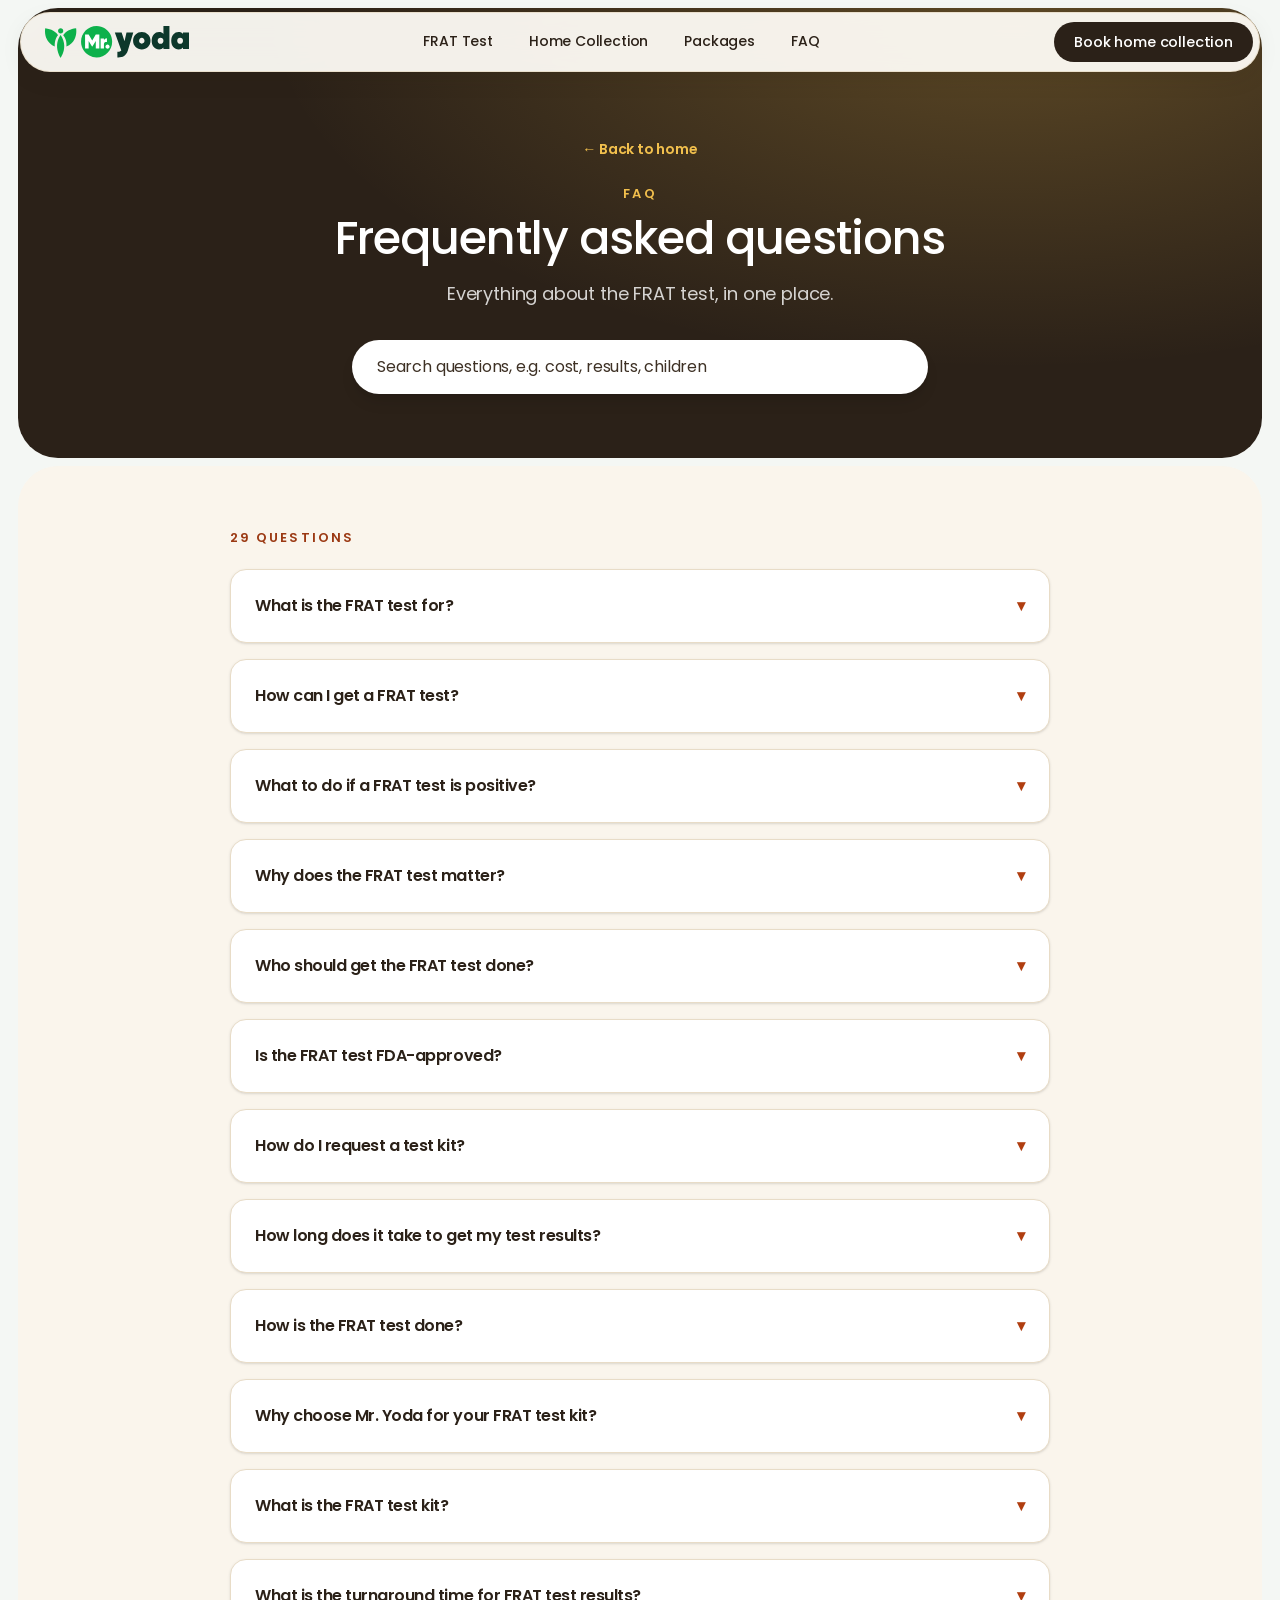
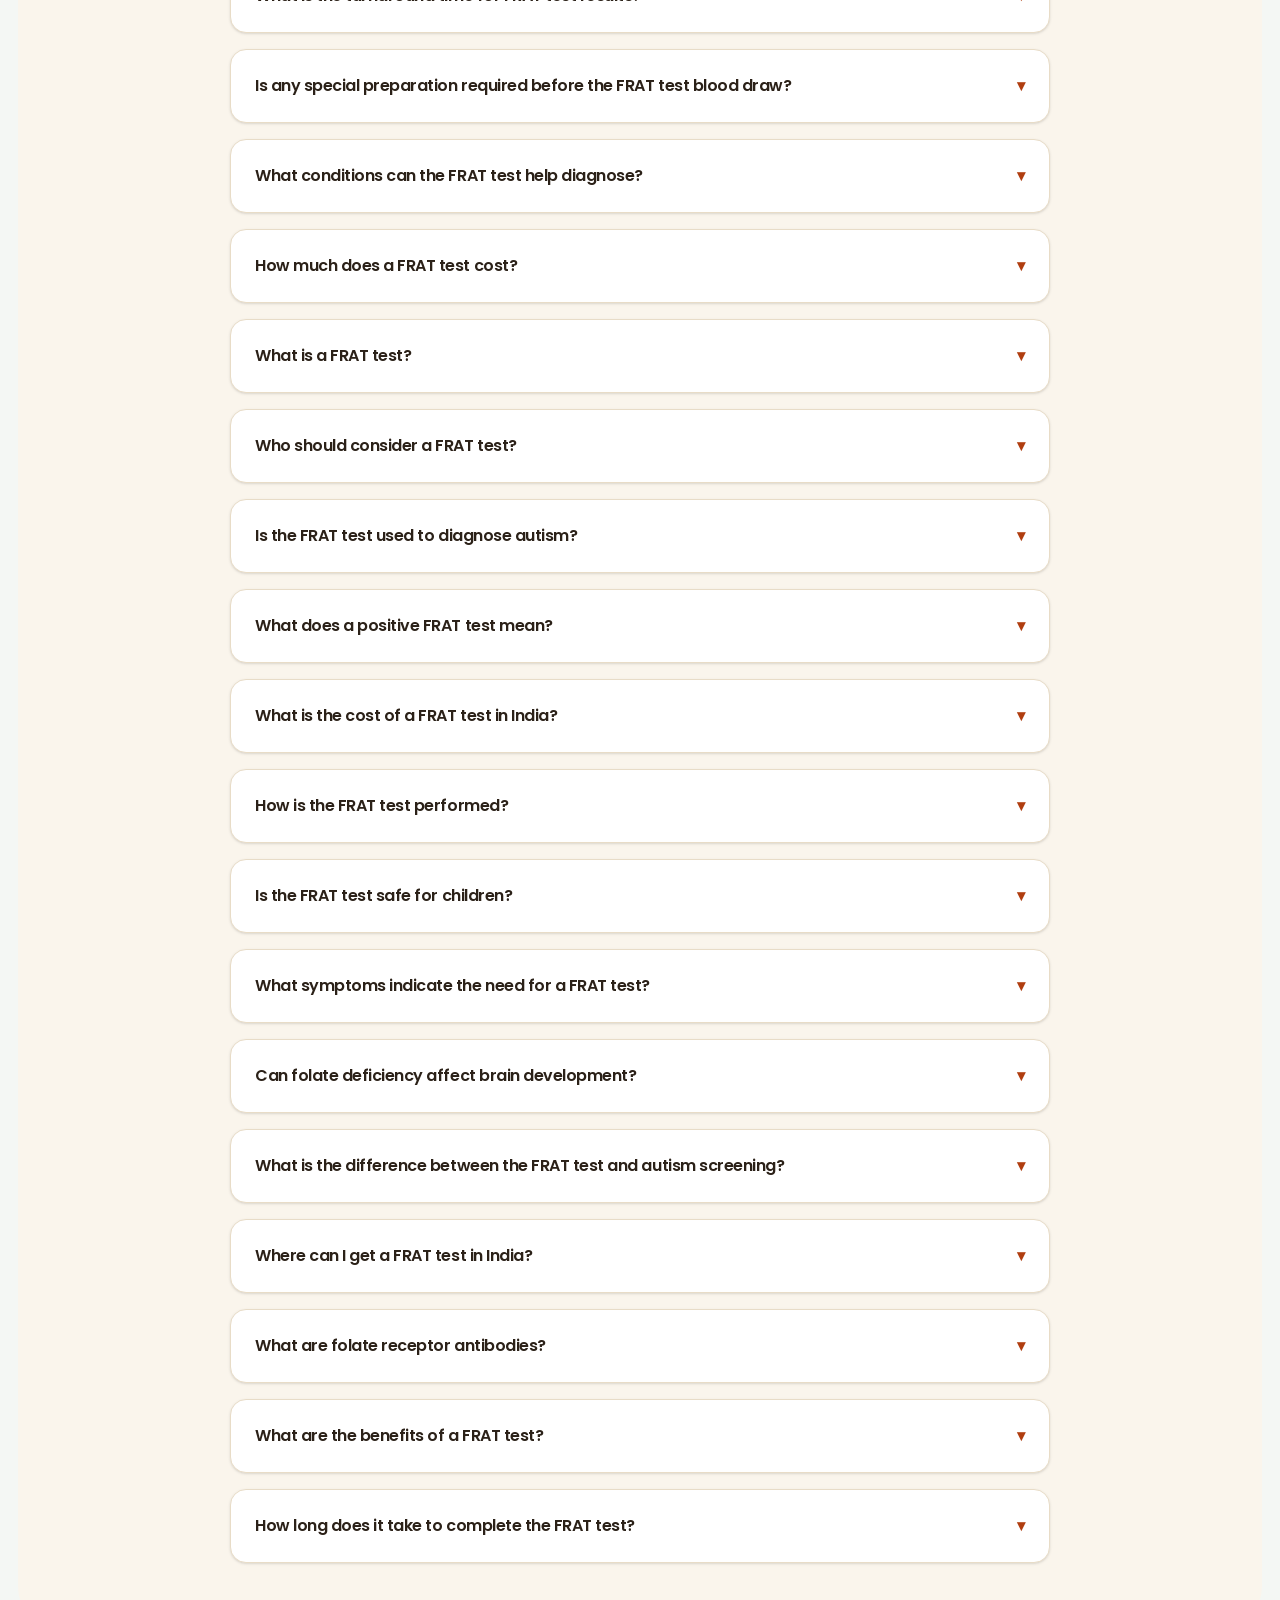
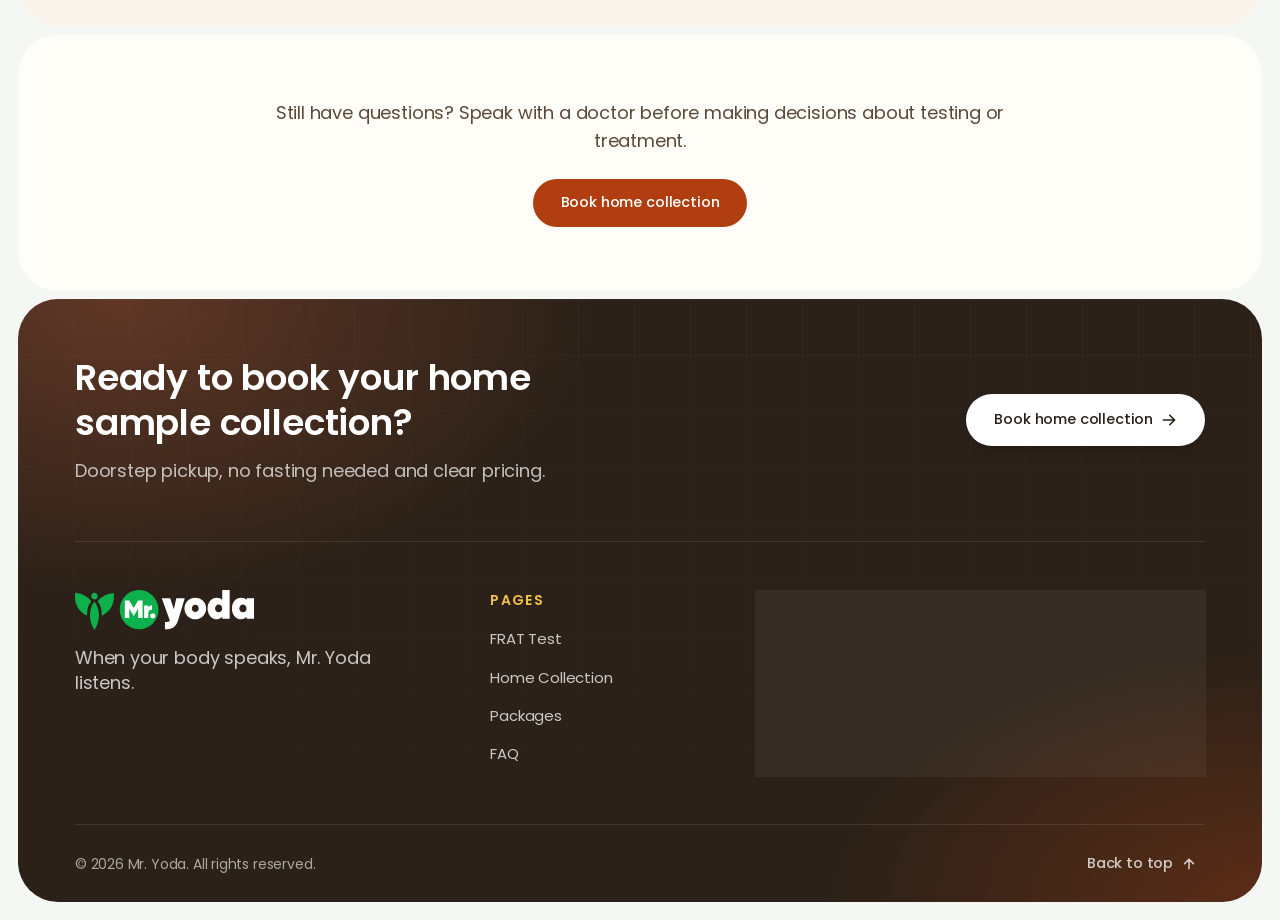
==== commit 14f78fcb: "new design implemented" ====
--- a/faq.html
+++ b/faq.html
@@ -7,34 +7,42 @@
   <meta name="description" content="Answers to common questions about the FRAT test: who should get it, cost in India, turnaround time, positive results, and how to book." />
   <link rel="preconnect" href="https://fonts.googleapis.com" />
   <link rel="preconnect" href="https://fonts.gstatic.com" crossorigin />
-  <link href="https://fonts.googleapis.com/css2?family=Poppins:wght@400;500;600&display=swap" rel="stylesheet" />
+  <link href="https://fonts.googleapis.com/css2?family=Poppins:wght@400;500;600&family=Caveat:wght@500;600&display=swap" rel="stylesheet" />
   <script src="assets/vendor/tailwind.js"></script>
   <style type="text/tailwindcss">
     @theme {
-      /* Poster palette: deep emerald, mid emerald, bright emerald, soft neutrals */
-      --color-brand-50: #F1F7F4;
-      --color-brand-100: #D7EBE3;
-      --color-brand-500: #2F7D68;
-      --color-brand-600: #206755;
-      --color-brand-800: #11493E;
-      --color-brand-900: #0B3A31;
-      --color-accent: #499987;
-      --color-glow: #7FD1BB;
-      --color-mint: #E3F1EB;
-      --color-mist: #F4F6F5;
-      --color-fern: #DDEEE6;
+      /* Yodaara palette: cream paper, warm ink, rust + coral accents, gold highlight */
+      --color-brand-50: #FFFDF8;
+      --color-brand-100: #E8DCC7;
+      --color-brand-500: #C9511F;
+      --color-brand-600: #B03E10;
+      --color-brand-800: #3A2D21;
+      --color-brand-900: #2B2118;
+      --color-accent: #EA6447;
+      --color-glow: #F2C04D;
+      --color-mint: #FAF5EC;
+      --color-mist: #F4F7F4;
+      --color-fern: #F2E7D5;
+      --color-slate-50: #FBF7EF;
+      --color-slate-200: #E8DCC7;
+      --color-slate-300: #D9C9AE;
+      --color-slate-500: #75634E;
+      --color-slate-600: #6A5845;
+      --color-slate-700: #5A4A3A;
+      --color-slate-800: #3E3125;
+      --color-slate-900: #2B2118;
       --font-sans: "Poppins", sans-serif;
     }
   </style>
   <link rel="stylesheet" href="assets/css/styles.css" />
 </head>
-<body class="bg-white font-sans text-slate-700 antialiased">
+<body class="bg-mist font-sans text-slate-700 antialiased">
 
   <div id="site-header"></div>
 
   <main>
     <section data-hero="dark" class="relative isolate overflow-hidden bg-brand-900 pb-16 pt-32 text-white">
-      <div class="pointer-events-none absolute inset-0 -z-10 bg-[radial-gradient(60%_80%_at_80%_0%,rgba(127,209,187,.25),transparent)]"></div>
+      <div class="pointer-events-none absolute inset-0 -z-10 bg-[radial-gradient(60%_80%_at_80%_0%,rgba(242,191,77,.25),transparent)]"></div>
       <div class="mx-auto max-w-4xl px-5 text-center">
         <a data-hero-in href="index.html#faq" class="text-sm font-semibold text-glow transition-colors duration-300 hover:text-white">&larr; Back to home</a>
         <p data-hero-in class="mt-6 eyebrow eyebrow--light">FAQ</p>
@@ -173,7 +181,7 @@
       </div>
     </section>
 
-    <section class="bg-white py-16">
+    <section class="bg-brand-50 py-16">
       <div class="mx-auto max-w-[860px] px-5 text-center" data-reveal>
         <p class="text-lg">Still have questions? Speak with a doctor before making decisions about testing or treatment.</p>
         <a href="index.html#book" class="mt-6 inline-block rounded-full bg-brand-600 px-7 py-3 font-semibold text-white transition-colors duration-300 hover:bg-brand-800">Book home collection</a>
@@ -189,6 +197,7 @@
   <script src="assets/js/layout.js"></script>
   <script src="assets/js/booking-modal.js"></script>
   <script src="assets/js/main.js"></script>
+  <script src="assets/js/motion.js"></script>
   <script>
     // Live search over the questions and answers
     (function () {
--- a/assets/css/styles.css
+++ b/assets/css/styles.css
@@ -24,6 +24,27 @@
 /* Keep anchored sections clear of the fixed header */
 section[id] {
   scroll-margin-top: 96px;
+}
+
+/* Larger, lighter typography for the FRAT introduction. */
+#frat [data-frat-heading] {
+  font-size: 22px;
+  font-weight: 400;
+}
+#frat [data-frat-text] {
+  font-size: clamp(24px, 2.5vw, 38px);
+  font-weight: 300;
+  line-height: 1.45;
+}
+#frat [data-frat-text] strong { font-weight: inherit; }
+#frat [data-frat-text] strong.font-semibold { font-weight: 400; }
+#frat .frat-consultation-portrait {
+  width: min(100%, 400px);
+  justify-self: center;
+}
+#frat .frat-consultation-portrait img { aspect-ratio: 2 / 3; }
+@media (min-width: 768px) and (max-width: 1023px) {
+  #frat [data-frat-text] { font-size: 28px; }
 }
 
 /* The reference puzzle is decorative and stays behind the hero content. */
@@ -32,7 +53,7 @@
   object-fit: contain;
   pointer-events: none;
   user-select: none;
-  filter: drop-shadow(0 8px 10px #001f1940);
+  filter: drop-shadow(0 8px 10px #1f170f40);
 }
 .hero-puzzle--left { width: 112px; height: 112px; opacity: .42; }
 .hero-puzzle--top { width: 64px; height: 64px; opacity: .34; }
@@ -47,7 +68,7 @@
   aspect-ratio: 3 / 2;
   object-fit: contain;
   border-radius: 24px;
-  background: #eefbf3;
+  background: #fbf6ee;
 }
 .hero-care-image {
   margin-bottom: 24px;
@@ -72,25 +93,25 @@
   position: relative;
   isolation: isolate;
   padding: clamp(44px, 6vw, 88px) 0;
-  border-top: 1px solid #dcebe5;
-  border-bottom: 1px solid #dcebe5;
+  border-top: 0;
+  border-bottom: 0;
   border-radius: 0;
-  background-color: #f7faf8;
+  background-color: transparent;
   background-image: none;
   margin-bottom: 0;
 }
-.evaluation-panel h3 { color: #063d32; }
-.evaluation-panel > div > div > p { color: #247d67; }
+.evaluation-panel h3 { color: #281e16; }
+.evaluation-panel > div > div > p { color: #ad3d10; }
 .evaluation-panel [data-prev],
 .evaluation-panel [data-next] {
-  color: #0a5142;
-  border-color: #aacfc1;
+  color: #3d291c;
+  border-color: #f4d99b;
   background: #fff;
 }
 .evaluation-panel [data-prev]:hover,
 .evaluation-panel [data-next]:hover {
   color: #fff;
-  background: #0a5142;
+  background: #3d291c;
 }
 .evaluation-slider { margin-top: 36px; }
 .evaluation-viewport { padding: 24px 0 32px; }
@@ -100,12 +121,12 @@
   height: 10px;
   border: 0;
   border-radius: 99px;
-  background: #aacfc1;
+  background: #f4d99b;
   cursor: pointer;
   transition: width .25s, background-color .25s;
 }
-.evaluation-dot.is-active { width: 32px; background: #17634f; }
-.evaluation-dot:focus-visible { outline: 3px solid #17634f; outline-offset: 4px; }
+.evaluation-dot.is-active { width: 32px; background: #7b3518; }
+.evaluation-dot:focus-visible { outline: 3px solid #7b3518; outline-offset: 4px; }
 @media (max-width: 767px) {
   .evaluation-panel { margin-bottom: 0; }
   .evaluation-slider { margin-top: 24px; }
@@ -130,7 +151,7 @@
 }
 
 /* ---- One panel: "What it does" and "Where it helps" share the same look ---- */
-.evaluation-panel [data-eyebrow] { color: #247d67; }
+.evaluation-panel [data-eyebrow] { color: #ad3d10; }
 .evaluation-intro { margin-bottom: 8px; }
 @media (min-width: 1024px) {
   .evaluation-intro {
@@ -148,10 +169,10 @@
   align-items: flex-start;
   gap: 14px;
   padding: 20px;
-  border: 1px solid #dcebe5;
+  border: 1px solid #f1e6d3;
   border-radius: 20px;
   background: #fff;
-  color: #123b32;
+  color: #2c2118;
   font-size: clamp(17px, 1.5vw, 20px);
   font-weight: 600;
   line-height: 1.5;
@@ -164,7 +185,7 @@
   height: 30px;
   margin-top: 1px;
   border-radius: 99px;
-  background: linear-gradient(135deg, #247d67, #063d32);
+  background: linear-gradient(135deg, #ad3d10, #281e16);
   color: #e8f3b4;
   font-size: 14px;
   font-weight: 600;
@@ -172,7 +193,7 @@
 .evaluation-divider {
   height: 1px;
   margin: 36px 0 32px;
-  background: #dcebe5;
+  background: #f1e6d3;
 }
 
 /* ---- Puzzle cards keep their own proportions (the shape is never stretched) ---- */
@@ -182,7 +203,7 @@
   container-type: inline-size;
 }
 .evaluation-tall [data-card] { aspect-ratio: 3 / 4; }
-.evaluation-shape { filter: drop-shadow(0 10px 8px #063d321a); }
+.evaluation-shape { filter: drop-shadow(0 10px 8px #281e161a); }
 .evaluation-shape--tall { display: none; }
 .evaluation-tall .evaluation-shape--wide { display: none; }
 .evaluation-tall .evaluation-shape--tall { display: block; }
@@ -197,7 +218,7 @@
   height: 84%;
   object-fit: contain;
   object-position: center bottom;
-  filter: drop-shadow(0 12px 12px #063d3224);
+  filter: drop-shadow(0 12px 12px #281e1624);
   pointer-events: none;
 }
 .evaluation-copy {
@@ -229,22 +250,22 @@
   gap: 20px;
   min-height: 132px;
   padding: 26px 30px;
-  border: 1px solid #cfe4db;
+  border: 1px solid #ebe0cc;
   border-radius: 24px;
   background: #fff;
-  box-shadow: 0 10px 28px #063d3210;
+  box-shadow: 0 10px 28px #281e1610;
   font-size: clamp(18px, 1.5vw, 22px);
   font-weight: 500;
   line-height: 1.35;
   transition: transform .3s ease, box-shadow .3s ease, border-color .3s ease;
 }
-.evaluation-point:hover { transform: translateY(-4px); border-color: #7fb9a6; box-shadow: 0 16px 34px #063d3218; }
+.evaluation-point:hover { transform: translateY(-4px); border-color: #f2ab57; box-shadow: 0 16px 34px #281e1618; }
 .evaluation-point-number {
   flex: 0 0 auto;
   width: 46px;
   height: 46px;
   font-size: 20px;
-  box-shadow: 0 6px 14px #063d3230;
+  box-shadow: 0 6px 14px #281e1630;
 }
 @media (max-width: 767px) {
   .evaluation-point { min-height: 0; padding: 20px 22px; gap: 16px; }
@@ -254,7 +275,7 @@
 
 /* Puzzle: photo steps out of the piece on the left; the piece has a soft highlight and a backdrop */
 .evaluation-shape { filter: none; }
-.evaluation-shape .puzzle-body { filter: drop-shadow(0 14px 16px #063d3230); }
+.evaluation-shape .puzzle-body { filter: drop-shadow(0 14px 16px #281e1630); }
 .evaluation-person { left: -2%; width: 56%; height: 84%; }
 .evaluation-copy { left: 50%; right: 14%; top: 29%; }
 
@@ -266,7 +287,7 @@
   --section-y: clamp(64px, 6vw + 34px, 120px);
 }
 html { font-family: "Poppins", sans-serif; }
-body { font-size: 16px; line-height: 1.65; letter-spacing: -0.011em; color: #45504a; font-weight: 400; }
+body { font-size: 16px; line-height: 1.65; letter-spacing: -0.011em; color: #5a4a3a; font-weight: 400; }
 input, textarea, button, select { font-family: inherit; }
 /* Page container: 1680px max, 64px gutters on desktop (same as mryoda.com) */
 .wrap { width: 100%; max-width: 1680px; margin-inline: auto; padding-inline: var(--gutter); }
@@ -274,48 +295,47 @@
 h1, h2, h3, h4 { letter-spacing: -0.02em; }
 h1[class], h2[class], h3[class], h4[class] { font-weight: 500; }
 .section-h2 { font-size: clamp(34px, 3.6vw, 52px); line-height: 1.08; letter-spacing: -0.02em; font-weight: 500; }
-.eyebrow { font-size: 13px; font-weight: 600; line-height: 1.2; letter-spacing: .16em; text-transform: uppercase; color: #206755; }
+.eyebrow { font-size: 13px; font-weight: 600; line-height: 1.2; letter-spacing: .16em; text-transform: uppercase; color: #9b3913; }
 /* Bold utilities map to Poppins semibold (600); buttons are 14.5px medium like the reference */
 html .font-bold, html .font-extrabold { font-weight: 600; }
 html a.rounded-full.font-semibold, html button.rounded-full.font-semibold, .pkg-cta { font-size: 14.5px; font-weight: 500; letter-spacing: -0.011em; }
 
-/* ===== Hero: jade poster style (mesh gradient + fine grid + big bottom title) ===== */
-.hero-poster { background: #1a5140; }
+/* ===== Hero: Yodaara style - cream panel, warm ink, rust accent ===== */
+:root { --panel-x: clamp(8px, 1.4vw, 20px); --ink: #2b2118; --rust: #b03e10; --line: #e8dcc7; }
+.hero-poster { background: #faf5ec; }
 .hero-mesh {
   background:
-    radial-gradient(55% 38% at 30% 0%, rgba(183, 229, 186, .72), transparent 72%),
-    radial-gradient(70% 30% at 12% 46%, rgba(9, 46, 37, .9), transparent 72%),
-    radial-gradient(60% 36% at 100% 38%, rgba(12, 56, 45, .55), transparent 70%),
-    radial-gradient(75% 46% at 92% 100%, rgba(92, 168, 124, .78), transparent 68%),
-    radial-gradient(55% 40% at 4% 100%, rgba(40, 135, 96, .85), transparent 70%),
-    linear-gradient(180deg, #2f8f6c 0%, #1f6a52 30%, #174a3c 52%, #1d5f4a 78%, #2a8763 100%);
+    radial-gradient(52% 44% at 8% 0%, rgba(246, 214, 170, .55), transparent 70%),
+    radial-gradient(48% 42% at 100% 8%, rgba(242, 192, 77, .22), transparent 70%),
+    radial-gradient(60% 46% at 96% 100%, rgba(234, 100, 71, .16), transparent 72%),
+    #faf5ec;
 }
 .hero-blob { position: absolute; inset: 0; border-radius: 50%; animation: hero-drift 16s ease-in-out infinite alternate; }
-.hero-blob--light { background: radial-gradient(closest-side, rgba(183, 229, 186, .38), transparent); }
-.hero-blob--mid { background: radial-gradient(closest-side, rgba(92, 168, 124, .42), transparent); animation-duration: 20s; animation-direction: alternate-reverse; }
+.hero-blob--light { background: radial-gradient(closest-side, rgba(246, 214, 170, .5), transparent); }
+.hero-blob--mid { background: radial-gradient(closest-side, rgba(234, 100, 71, .2), transparent); animation-duration: 20s; animation-direction: alternate-reverse; }
 @keyframes hero-drift {
   from { transform: translate3d(0, 0, 0) scale(1); }
   to { transform: translate3d(4%, 6%, 0) scale(1.12); }
 }
 .hero-grid {
   background-image:
-    linear-gradient(rgba(255, 255, 255, .075) 1px, transparent 1px),
-    linear-gradient(90deg, rgba(255, 255, 255, .075) 1px, transparent 1px);
+    linear-gradient(rgba(43, 33, 24, .035) 1px, transparent 1px),
+    linear-gradient(90deg, rgba(43, 33, 24, .035) 1px, transparent 1px);
   background-size: 56px 56px;
   background-position: center top;
-  -webkit-mask-image: linear-gradient(180deg, #000 0%, rgba(0, 0, 0, .55) 100%);
-  mask-image: linear-gradient(180deg, #000 0%, rgba(0, 0, 0, .55) 100%);
+  -webkit-mask-image: linear-gradient(180deg, #000 0%, rgba(0, 0, 0, .3) 100%);
+  mask-image: linear-gradient(180deg, #000 0%, rgba(0, 0, 0, .3) 100%);
 }
 
 .hero-facts ul { list-style: none; padding: 0; }
-.hero-facts li { display: flex; align-items: center; gap: 12px; font-size: 18px; line-height: 1.3; color: rgba(255, 255, 255, .88); }
-.hero-facts li strong { font-weight: 600; color: #fff; }
-.hero-check { display: grid; place-items: center; flex: none; width: 26px; height: 26px; border-radius: 50%; background: rgba(183, 229, 186, .95); color: #11493e; }
+.hero-facts li { display: flex; align-items: center; gap: 12px; font-size: 18px; line-height: 1.3; color: #5a4a3a; }
+.hero-facts li strong { font-weight: 600; color: #2b2118; }
+.hero-check { display: grid; place-items: center; flex: none; width: 26px; height: 26px; border-radius: 50%; background: #2b2118; color: #f2c04d; }
 .hero-check svg { width: 15px; height: 15px; }
 .hero-price { margin-top: 18px; display: flex; flex-wrap: wrap; align-items: center; gap: 8px 14px; }
-.hero-price-now { font-family: var(--font-display); font-size: clamp(40px, 4vw, 56px); font-weight: 500; line-height: 1; letter-spacing: -.03em; color: #fff; }
-.hero-price-old { font-family: var(--font-display); font-size: 18px; font-weight: 500; color: rgba(255, 255, 255, .7); text-decoration: line-through; }
-.hero-price-badge { border-radius: 999px; background: #b7e5ba; padding: 4px 12px; font-family: var(--font-display); font-size: 13px; font-weight: 600; color: #0b3a31; }
+.hero-price-now { font-family: var(--font-display); font-size: clamp(40px, 4vw, 56px); font-weight: 500; line-height: 1; letter-spacing: -.03em; color: #2b2118; }
+.hero-price-old { font-family: var(--font-display); font-size: 18px; font-weight: 500; color: #75634e; text-decoration: line-through; }
+.hero-price-badge { border-radius: 999px; background: #f2c04d; padding: 4px 12px; font-family: var(--font-display); font-size: 13px; font-weight: 600; color: #2b2118; }
 
 .hero-left { container-type: inline-size; }
 .hero-title {
@@ -323,87 +343,84 @@
   font-size: clamp(34px, 4.8vw, 68px);
   line-height: 1.04;
   letter-spacing: -0.03em;
-  color: #fff;
+  color: #2b2118;
   text-wrap: balance;
 }
-.hero-title span > span:not(.text-glow) {
-  background: linear-gradient(180deg, #fff 25%, #c4e6d3 100%);
-  -webkit-background-clip: text; background-clip: text;
-  -webkit-text-fill-color: transparent; color: transparent;
-}
-.hero-title .text-glow { color: #b7e5ba; }
+.hero-title .text-glow { color: #b03e10; }
 @media (prefers-reduced-motion: reduce) { .hero-blob { animation: none; } }
+
+/* Handwritten accent (Caveat), like the reference */
+.hand { font-family: "Caveat", cursive; font-weight: 600; color: #b03e10; line-height: 1.05; }
+
+/* Buttons: gradient pill (teal -> coral) and outline pill */
+.btn-grad { position: relative; isolation: isolate; overflow: hidden; background: linear-gradient(90deg, #5fbfa8 0%, #f08a5a 100%); box-shadow: 0 14px 28px -16px rgba(176, 62, 16, .55); transition: transform .3s ease, box-shadow .3s ease; }
+.btn-grad::before { content: ""; position: absolute; inset: 0; z-index: -1; background: linear-gradient(90deg, #e4493b 0%, #ef8a5a 55%, #f2c04d 100%); opacity: 0; transition: opacity .35s ease; }
+.btn-grad:hover { transform: translateY(-2px); box-shadow: 0 18px 32px -16px rgba(176, 62, 16, .65); }
+.btn-grad:hover::before { opacity: 1; }
+.btn-line { border: 1px solid rgba(43, 33, 24, .28); background: rgba(255, 253, 248, .6); transition: background-color .3s ease, border-color .3s ease, transform .3s ease; }
+.btn-line:hover { background: #fffdf8; border-color: #2b2118; transform: translateY(-2px); }
+
+/* ===== Panels: rounded cream sections on a soft page, like the reference ===== */
+main > section { margin: 8px var(--panel-x); border-radius: 40px; overflow: clip; }
+main > section.hero-poster { margin-top: 12px; }
+@media (max-width: 767px) { main > section { border-radius: 28px; } }
 
 /* ===== Packages ===== */
 .pkg-card {
   display: flex; flex-direction: column; overflow: hidden;
-  border-radius: 26px; background: #fff;
-  border: 1px solid rgba(17, 73, 62, .1);
-  box-shadow: 0 1px 2px rgba(11, 58, 49, .05), 0 14px 34px -18px rgba(11, 58, 49, .28);
-  transition: box-shadow .35s ease, border-color .35s ease;
-}
-.pkg-card:hover { border-color: rgba(47, 125, 104, .45); box-shadow: 0 2px 4px rgba(11, 58, 49, .06), 0 26px 50px -20px rgba(11, 58, 49, .4); }
+  border: 1px solid #fff; border-radius: 24px; background: #fffdf8;
+  box-shadow: 0 8px 22px -12px #3a2d2140;
+  transition: border-color .3s ease, box-shadow .3s ease;
+}
+.pkg-card:hover { border-color: #b03e10; box-shadow: 0 22px 44px -22px #3a2d2166; }
+/* Same section background as the evaluation cards so the paper cards stand out */
+#packages { background: #e7e3dd; }
 .pkg-head {
-  position: relative; isolation: isolate; overflow: hidden;
   display: flex; align-items: center; gap: 12px;
-  padding: 16px 20px; color: #fff;
-  /* wide gradient that sweeps left → right, then right → left, forever */
-  background:
-    radial-gradient(45% 140% at 20% 0%, rgba(183, 229, 186, .38), transparent 70%) 0% 0% / 200% 100% no-repeat,
-    linear-gradient(100deg, #2f9a72 0%, #1a5140 38%, #11493e 62%, #2a8763 100%) 0% 0% / 200% 100% no-repeat;
-  animation: pkg-sweep 7s ease-in-out infinite alternate;
-}
-.pkg-card:nth-child(2) .pkg-head { animation-delay: -2.3s; }
-.pkg-card:nth-child(3) .pkg-head { animation-delay: -4.6s; }
-@keyframes pkg-sweep { from { background-position: 0% 0%, 0% 0%; } to { background-position: 100% 0%, 100% 0%; } }
-@media (prefers-reduced-motion: reduce) { .pkg-head { animation: none; } }
-.pkg-head::before {
-  content: ""; position: absolute; inset: 0; z-index: -1;
-  background-image:
-    linear-gradient(rgba(255, 255, 255, .08) 1px, transparent 1px),
-    linear-gradient(90deg, rgba(255, 255, 255, .08) 1px, transparent 1px);
-  background-size: 28px 28px;
+  padding: 18px 22px; color: #2b2118;
+  background: #fffdf8; border-bottom: 1px solid #d5c9bc;
 }
 .pkg-num {
-  flex: none; display: grid; place-items: center; width: 32px; height: 32px; border-radius: 50%;
-  background: rgba(255, 255, 255, .16); border: 1px solid rgba(255, 255, 255, .35);
-  font-family: var(--font-display); font-size: 13px; font-weight: 600; letter-spacing: .02em; color: #fff;
-}
-.pkg-head h3 { font-size: 1.12rem; font-weight: 500; line-height: 1.2; color: #fff; }
+  flex: none; display: grid; place-items: center; width: 28px; height: 28px; border-radius: 50%;
+  background: #2b2118; color: #fffdf8;
+  font-family: var(--font-display); font-size: 13px; font-weight: 600; line-height: 1;
+}
+.pkg-head h3 { font-size: 1.12rem; font-weight: 500; line-height: 1.25; letter-spacing: -.02em; color: #2b2118; }
+@media (min-width: 1024px) { .pkg-head h3 { min-height: 2.5em; display: flex; align-items: center; } }
 .pkg-body { display: flex; flex: 1; flex-direction: column; padding: 18px 20px 20px; }
-.pkg-label { font-size: 12px; font-weight: 600; letter-spacing: .1em; text-transform: uppercase; color: #2f7d68; }
+.pkg-label { font-size: 12px; font-weight: 600; letter-spacing: .1em; text-transform: uppercase; color: #b24011; }
 .pkg-list { margin-top: 10px; display: grid; gap: 8px 16px; list-style: none; padding: 0; }
 .pkg-list--2 { grid-template-columns: 1fr; }
 @media (min-width: 640px) { .pkg-list--2 { grid-template-columns: 1fr 1fr; } }
 @media (min-width: 1024px) and (max-width: 1279px) { .pkg-list--2 { grid-template-columns: 1fr; } }
-.pkg-list li { position: relative; padding-left: 26px; font-size: 15px; line-height: 1.28; color: #26413a; }
+.pkg-list li { position: relative; padding-left: 26px; font-size: 15px; line-height: 1.28; color: #4c2f1f; }
 .pkg-list li::before {
   content: ""; position: absolute; left: 0; top: 1px; width: 18px; height: 18px; border-radius: 50%;
-  background: #d7ebe3 url("data:image/svg+xml,%3Csvg xmlns='http://www.w3.org/2000/svg' viewBox='0 0 20 20' fill='none' stroke='%23206755' stroke-width='2.6' stroke-linecap='round' stroke-linejoin='round'%3E%3Cpath d='M5.5 10.5l3 3 6-6.5'/%3E%3C/svg%3E") center / 14px no-repeat;
+  background: #efe4d1 url("data:image/svg+xml,%3Csvg xmlns='http://www.w3.org/2000/svg' viewBox='0 0 20 20' fill='none' stroke='%23b03e10' stroke-width='2.6' stroke-linecap='round' stroke-linejoin='round'%3E%3Cpath d='M5.5 10.5l3 3 6-6.5'/%3E%3C/svg%3E") center / 14px no-repeat;
 }
 .pkg-tat {
   margin-top: 14px; margin-bottom: 16px; display: inline-flex; align-items: center; gap: 8px; align-self: flex-start;
-  padding: 6px 14px 6px 11px; border-radius: 999px; background: #f1f7f4; border: 1px solid #d7ebe3;
-  font-size: 14px; color: #26413a;
-}
-.pkg-tat svg { width: 16px; height: 16px; color: #2f7d68; flex: none; }
-.pkg-tat strong { color: #0b3a31; }
-.pkg-price { margin-top: auto; padding: 12px 16px; border-radius: 16px; background: #e3f1eb; }
-.pkg-price-label { font-size: 13px; color: #3b564e; }
-.pkg-price-sub { margin-top: 2px; font-size: 15px; font-weight: 600; color: #2f7d68; line-height: 1.2; }
-.pkg-price-main { font-size: 2rem; font-weight: 600; line-height: 1.1; color: #0b3a31; letter-spacing: -.01em; }
+  padding: 6px 14px 6px 11px; border-radius: 999px; background: #fbf6ee; border: 1px solid #efe4d1;
+  font-size: 14px; color: #4c2f1f;
+}
+.pkg-tat svg { width: 16px; height: 16px; color: #b24011; flex: none; }
+.pkg-tat strong { color: #291f16; }
+.pkg-price { margin-top: auto; padding: 12px 16px; border-radius: 16px; background: #f5ecdd; }
+.pkg-price-label { font-size: 13px; color: #a53b12; }
+.pkg-price-sub { margin-top: 2px; font-size: 15px; font-weight: 600; color: #b24011; line-height: 1.2; }
+.pkg-price-main { font-size: 2rem; font-weight: 600; line-height: 1.1; color: #291f16; letter-spacing: -.01em; }
 .pkg-cta {
   margin-top: 12px; display: inline-flex; align-items: center; justify-content: center; gap: 8px;
-  border-radius: 999px; background: #11493e; padding: 12px 20px; font-weight: 600; color: #fff;
+  border-radius: 999px; background: #3b281c; padding: 12px 20px; font-weight: 600; color: #fff;
   transition: background-color .3s ease;
 }
-.pkg-cta:hover { background: #2f7d68; }
+.pkg-cta:hover { background: #b24011; }
 .pkg-cta svg { width: 16px; height: 16px; }
 
 /* Packages fill exactly one screen (under the fixed header) and scale with the window height */
 @media (min-width: 1024px) {
   #packages {
-    min-height: calc(100svh - 76px);
+    min-height: calc(100svh - 92px);
     padding-block: clamp(8px, 2vh, 40px);
     scroll-margin-top: 76px;
   }
@@ -435,76 +452,66 @@
 /* Specificity helpers: the body-font rule above is strong, so these elements name their face explicitly */
 #packages .pkg-label, #packages .pkg-price-sub, #packages .pkg-price-main { font-family: var(--font-display); letter-spacing: 0; }
 #packages .pkg-price-main { letter-spacing: -.03em; }
-.eyebrow--light { color: #7fd1bb; }
-
-
-/* ===== Header: transparent over the hero, "view larger" style frosted glass for the menu ===== */
-.glass {
-  background: rgba(255, 255, 255, .30);
-  -webkit-backdrop-filter: blur(16px) saturate(1.5);
-  backdrop-filter: blur(16px) saturate(1.5);
-  border: 1px solid rgba(255, 255, 255, .42);
-  box-shadow: inset 0 1px 0 rgba(255, 255, 255, .55), 0 10px 30px -14px rgba(11, 58, 49, .35);
-}
-.glass-strong { background: rgba(255, 255, 255, .86); -webkit-backdrop-filter: blur(22px) saturate(1.6); backdrop-filter: blur(22px) saturate(1.6); }
-.site-header {
-  /* one full-width frosted-glass bar behind logo, menu and button */
-  background: rgba(255, 255, 255, .30);
-  -webkit-backdrop-filter: blur(16px) saturate(1.5);
-  backdrop-filter: blur(16px) saturate(1.5);
-  border-bottom: 1px solid rgba(255, 255, 255, .42);
-  box-shadow: inset 0 -1px 0 rgba(255, 255, 255, .25);
-  transition: background-color .35s ease, box-shadow .35s ease, border-color .35s ease;
-}
-.site-header[data-over="false"] {
-  background: rgba(255, 255, 255, .74);
-  -webkit-backdrop-filter: blur(18px) saturate(1.6);
-  backdrop-filter: blur(18px) saturate(1.6);
-  border-bottom-color: rgba(255, 255, 255, .6);
-  box-shadow: 0 8px 26px -16px rgba(11, 58, 49, .35);
-}
-.nav-link { padding: 8px 16px; border-radius: 999px; font-size: 14px; font-weight: 500; line-height: 1.4; color: #0b3a31; transition: background-color .3s ease, color .3s ease; }
-.nav-link:hover { background: rgba(255, 255, 255, .6); }
+.eyebrow--light { color: #f2bf4d; }
+
+
+/* ===== Header: floating white pill (logo, menu, button), like the reference ===== */
+.site-header { background: transparent; pointer-events: none; padding: 12px var(--panel-x) 0; }
+.site-pill {
+  pointer-events: auto; max-width: 1240px; margin-inline: auto;
+  background: rgba(255, 253, 248, .94); border: 1px solid rgba(232, 220, 199, .8);
+  -webkit-backdrop-filter: blur(16px) saturate(1.4); backdrop-filter: blur(16px) saturate(1.4);
+  box-shadow: 0 8px 30px -12px rgba(43, 33, 24, .22);
+  transition: box-shadow .35s ease, background-color .35s ease;
+}
+.site-header[data-over="false"] .site-pill { box-shadow: 0 14px 34px -14px rgba(43, 33, 24, .34); background: rgba(255, 253, 248, .97); }
+.site-header #mobile-menu { pointer-events: auto; }
+.glass { background: rgba(255, 253, 248, .94); border: 1px solid #e8dcc7; box-shadow: 0 14px 34px -16px rgba(43, 33, 24, .3); }
+.glass-strong { background: #fffdf8; }
+.nav-link { position: relative; padding: 8px 16px; border-radius: 999px; font-size: 14px; font-weight: 500; line-height: 1.4; color: #2b2118; transition: background-color .3s ease, color .3s ease; }
+.nav-link::after { content: ""; position: absolute; left: 16px; right: 16px; bottom: 2px; height: 2px; border-radius: 2px; background: #35b34a; transform: scaleX(0); transform-origin: left; transition: transform .35s cubic-bezier(.22, .7, .3, 1); }
+.nav-link:hover::after { transform: scaleX(1); }
 .nav-link--block { display: block; padding: 12px 16px; border-radius: 16px; font-size: 16px; }
-.logo-light { display: none; }
-/* Dark hero (FAQ page): light logo and white menu text while the header sits over it */
-.site-header[data-over="true"] .logo-dark { display: none; }
-.site-header[data-over="true"] .logo-light { display: block; }
-.site-header[data-tone="dark"][data-over="true"] { background: rgba(255, 255, 255, .12); border-bottom-color: rgba(255, 255, 255, .22); }
-.site-header[data-tone="dark"][data-over="true"] .nav-link { color: #fff; }
-.site-header[data-tone="dark"][data-over="true"] .nav-link:hover { background: rgba(255, 255, 255, .18); }
-.site-header[data-tone="dark"][data-over="true"] #menu-toggle { color: #fff; }
-.site-header[data-tone="dark"][data-over="true"] #mobile-menu .nav-link { color: #0b3a31; }
-.site-header[data-tone="dark"][data-over="true"] #mobile-menu .nav-link:hover { background: rgba(17, 73, 62, .08); }
-#mobile-menu .nav-link:hover { background: rgba(17, 73, 62, .08); }
-.site-header[data-tone="dark"][data-over="true"] a.bg-brand-900 { background: #fff; color: #0b3a31; }
-.site-header[data-tone="dark"][data-over="true"] a.bg-brand-900:hover { background: #b7e5ba; }
+.nav-link--block::after { display: none; }
+.logo-light { display: none !important; }
+.site-header #menu-toggle:hover { background: #f2e7d5; }
+#mobile-menu .nav-link:hover { background: rgba(43, 33, 24, .06); }
 
 
 /* ===== Video: click-to-play YouTube embed ===== */
 .yt-frame {
   position: relative; aspect-ratio: 16 / 9; overflow: hidden; border-radius: 28px;
-  background: radial-gradient(80% 90% at 20% 0%, #2a8763, #11493e 60%, #0b3a31);
-  box-shadow: 0 30px 70px -30px rgba(11, 58, 49, .55), 0 0 0 1px rgba(17, 73, 62, .12);
+  background: radial-gradient(80% 90% at 20% 0%, #b54213, #3b281c 60%, #291f16);
+  box-shadow: 0 30px 70px -30px rgba(41,31,22,.55), 0 0 0 1px rgba(59,40,28,.12);
 }
 .yt-thumb { position: absolute; inset: 0; width: 100%; height: 100%; object-fit: cover; transition: transform .8s cubic-bezier(.22, .7, .3, 1), opacity .3s ease; }
-.yt-frame::after { content: ""; position: absolute; inset: 0; background: linear-gradient(180deg, rgba(11, 58, 49, .05) 40%, rgba(11, 58, 49, .55)); pointer-events: none; }
+.yt-frame::after { content: ""; position: absolute; inset: 0; background: linear-gradient(180deg, rgba(41,31,22,.05) 40%, rgba(41,31,22,.55)); pointer-events: none; }
 .yt-frame:hover .yt-thumb { transform: scale(1.03); }
 .yt-play { position: absolute; inset: 0; z-index: 2; display: flex; align-items: center; justify-content: center; gap: 14px; cursor: pointer; background: transparent; border: 0; color: #fff; }
 .yt-play-icon {
   display: grid; place-items: center; width: clamp(64px, 7vw, 92px); height: clamp(64px, 7vw, 92px); border-radius: 50%;
-  background: rgba(255, 255, 255, .92); color: #11493e;
+  background: rgba(255, 255, 255, .92); color: #3b281c;
   box-shadow: 0 0 0 10px rgba(255, 255, 255, .22), 0 18px 40px -12px rgba(0, 0, 0, .5);
   transition: transform .35s cubic-bezier(.22, .7, .3, 1), box-shadow .35s ease;
 }
 .yt-play-icon svg { width: 38%; height: 38%; margin-left: 6%; }
 .yt-play:hover .yt-play-icon, .yt-play:focus-visible .yt-play-icon { transform: scale(1.08); box-shadow: 0 0 0 16px rgba(255, 255, 255, .26), 0 18px 40px -12px rgba(0, 0, 0, .5); }
-.yt-play:focus-visible { outline: 3px solid #b7e5ba; outline-offset: -6px; border-radius: 28px; }
+.yt-play:focus-visible { outline: 3px solid #ecddc0; outline-offset: -6px; border-radius: 28px; }
 .yt-play-label { display: none; }
 @media (min-width: 640px) {
   .yt-play { flex-direction: column; gap: 16px; }
-  .yt-play-label { display: block; font-size: 15px; font-weight: 500; letter-spacing: -.011em; padding: 8px 18px; border-radius: 999px; background: rgba(11, 58, 49, .55); -webkit-backdrop-filter: blur(10px); backdrop-filter: blur(10px); border: 1px solid rgba(255, 255, 255, .25); }
+  .yt-play-label { display: block; font-size: 15px; font-weight: 500; letter-spacing: -.011em; padding: 8px 18px; border-radius: 999px; background: rgba(41,31,22,.55); -webkit-backdrop-filter: blur(10px); backdrop-filter: blur(10px); border: 1px solid rgba(255, 255, 255, .25); }
 }
 .yt-frame iframe, .yt-frame video { position: absolute; inset: 0; z-index: 3; width: 100%; height: 100%; border: 0; }
 .yt-frame video { background: #000; object-fit: contain; }
 @media (max-width: 639px) { .yt-frame { border-radius: 20px; } }
+
+/* Footer: dark ink panel with the same rounded margins */
+body > footer { margin: 8px var(--panel-x) var(--panel-x); border-radius: 40px; }
+@media (max-width: 767px) { body > footer { border-radius: 28px; } }
+
+/* Soft hover on cards (border + shadow only, so GSAP transforms are left alone) */
+details[data-faq], article.rounded-2xl { transition: border-color .3s ease, box-shadow .3s ease; }
+details[data-faq]:hover, article.rounded-2xl:hover { border-color: #d9c9ae; box-shadow: 0 18px 38px -22px rgba(43, 33, 24, .35); }
+
+#packages .pkg-head h3 { min-height: 2.5em; line-height: 1.25; }
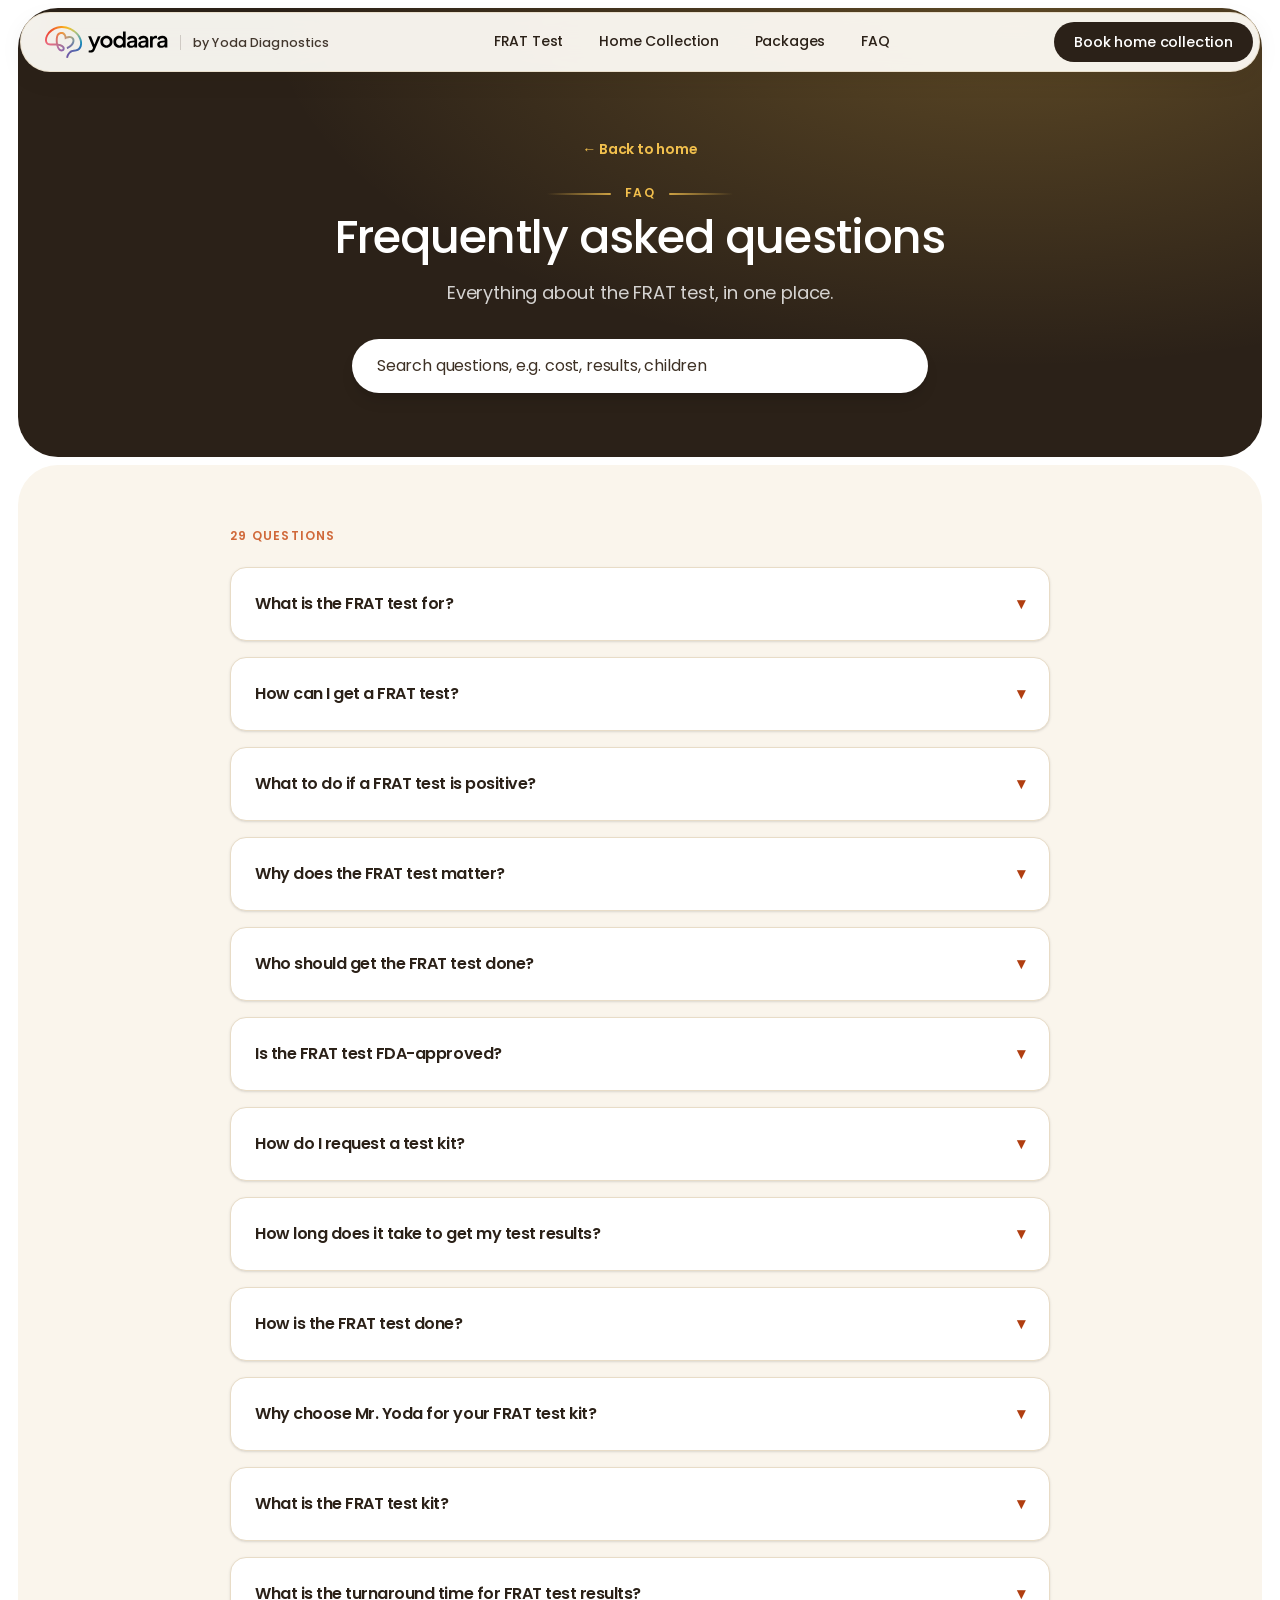
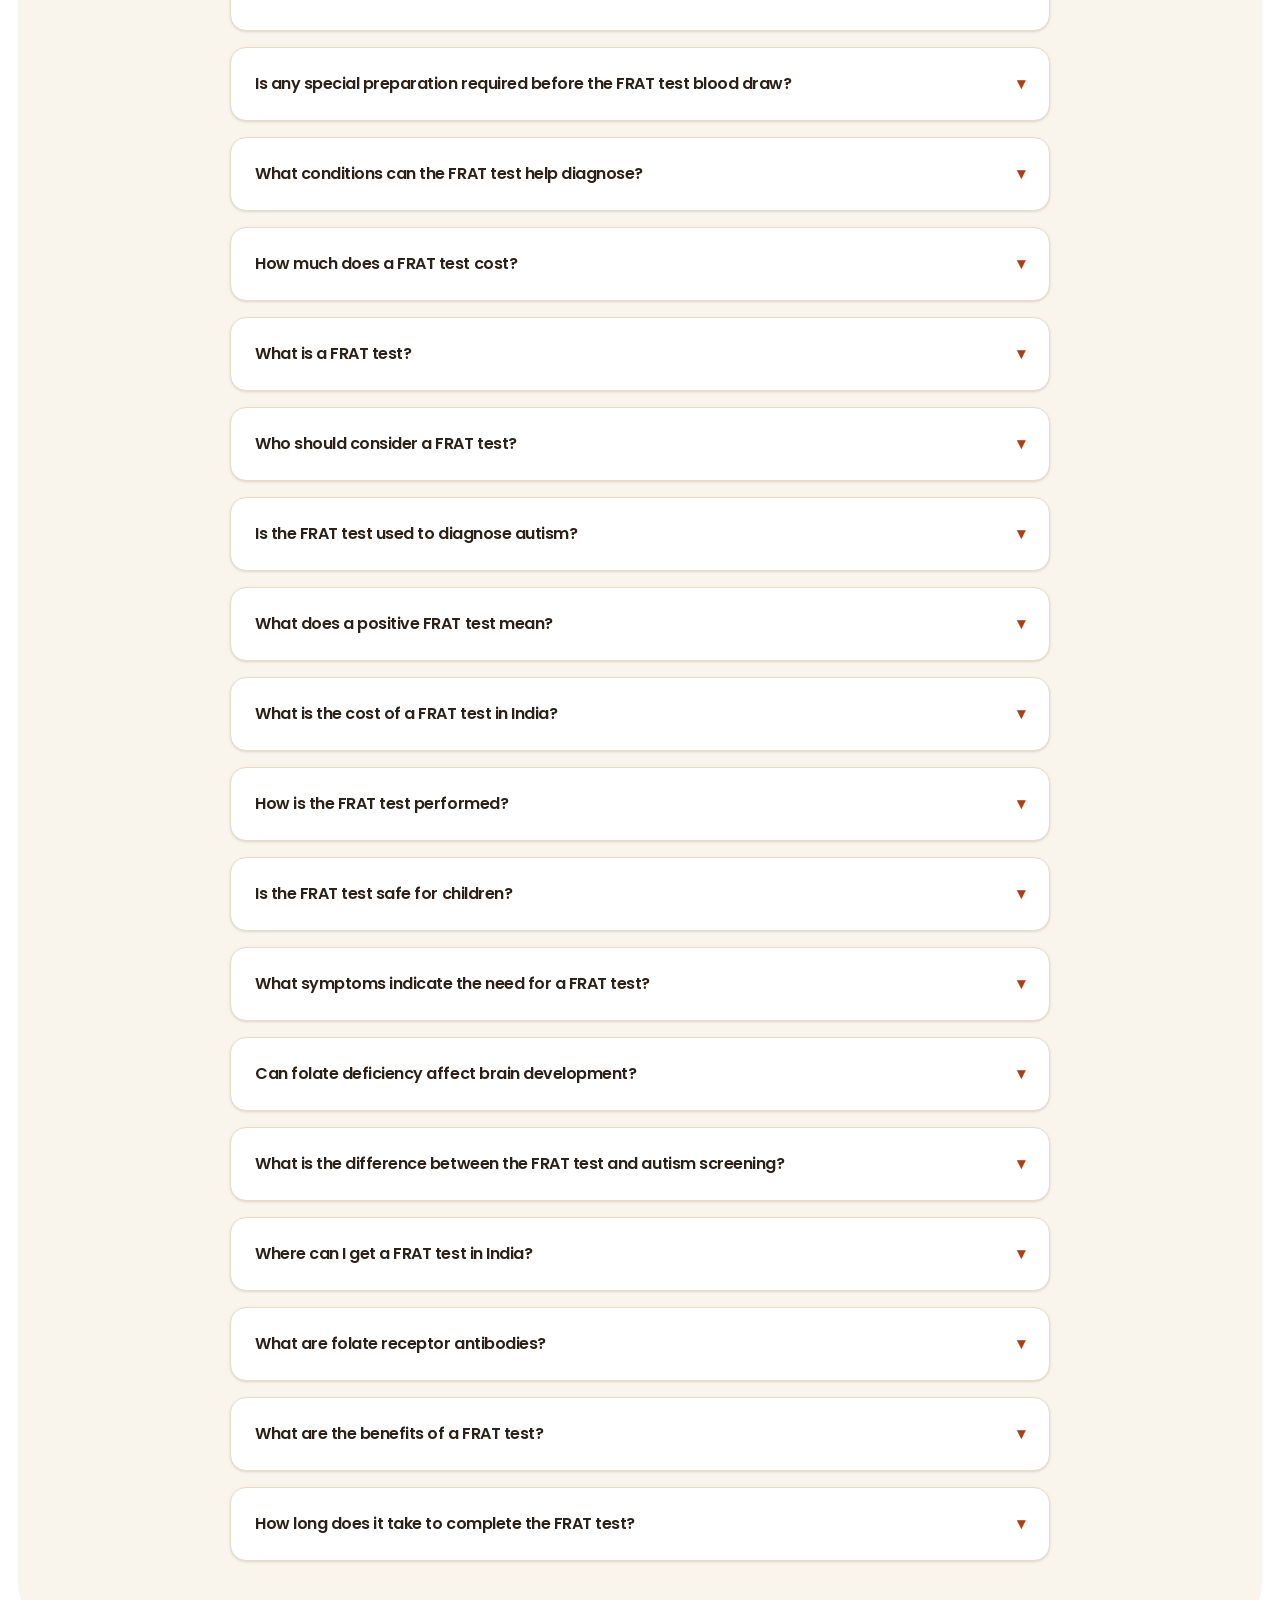
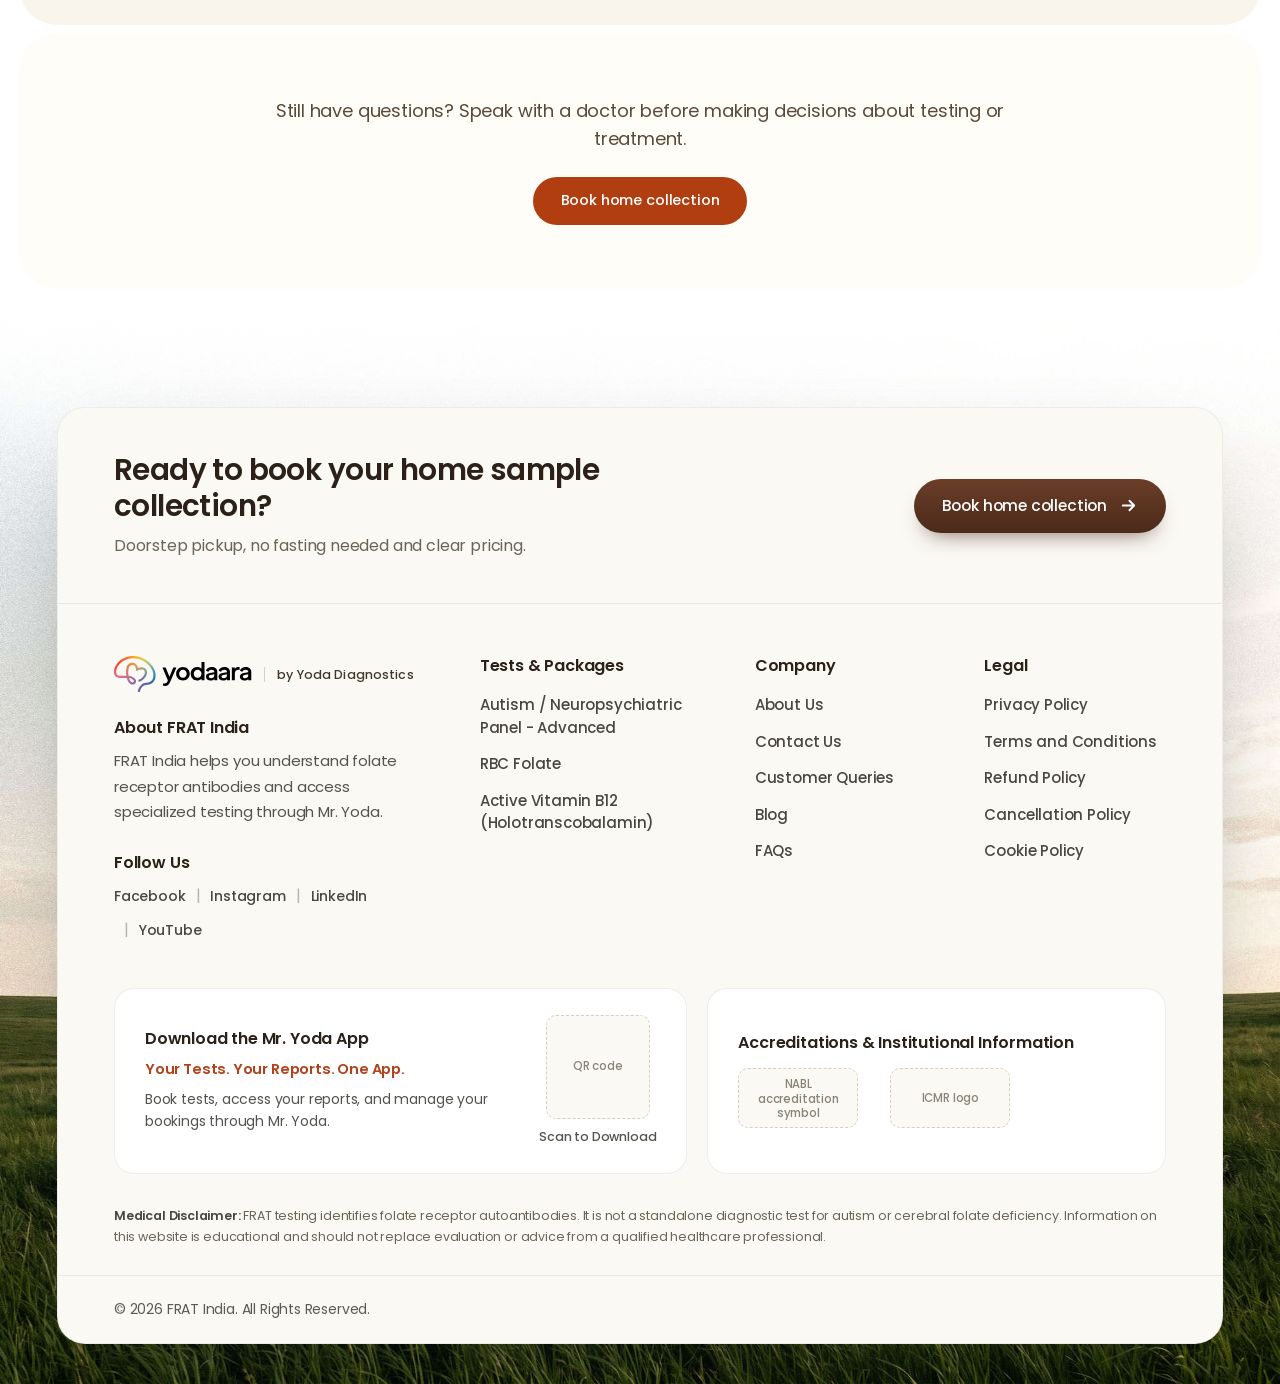
==== commit 7f2609e5: "new version design Implemented" ====
--- a/faq.html
+++ b/faq.html
@@ -7,7 +7,7 @@
   <meta name="description" content="Answers to common questions about the FRAT test: who should get it, cost in India, turnaround time, positive results, and how to book." />
   <link rel="preconnect" href="https://fonts.googleapis.com" />
   <link rel="preconnect" href="https://fonts.gstatic.com" crossorigin />
-  <link href="https://fonts.googleapis.com/css2?family=Poppins:wght@400;500;600&family=Caveat:wght@500;600&display=swap" rel="stylesheet" />
+  <link href="https://fonts.googleapis.com/css2?family=Poppins:wght@300;400;500;600;700&display=swap" rel="stylesheet" />
   <script src="assets/vendor/tailwind.js"></script>
   <style type="text/tailwindcss">
     @theme {
@@ -31,12 +31,13 @@
       --color-slate-700: #5A4A3A;
       --color-slate-800: #3E3125;
       --color-slate-900: #2B2118;
-      --font-sans: "Poppins", sans-serif;
+      --font-sans: "Poppins", "Poppins Fallback", sans-serif;
     }
   </style>
   <link rel="stylesheet" href="assets/css/styles.css" />
+  <link rel="stylesheet" href="assets/css/footer.css" />
 </head>
-<body class="bg-mist font-sans text-slate-700 antialiased">
+<body class="bg-white font-sans text-slate-700 antialiased">
 
   <div id="site-header"></div>
 
--- a/assets/css/styles.css
+++ b/assets/css/styles.css
@@ -1,3 +1,12 @@
+/* Size-matched local fallback so text does not jump when Poppins loads */
+@font-face {
+  font-family: "Poppins Fallback";
+  src: local("Arial");
+  ascent-override: 112.4%;
+  descent-override: 37.5%;
+  line-gap-override: 10.7%;
+  size-adjust: 93.4%;
+}
 /* Lenis smooth-scroll recommended overrides */
 html.lenis,
 html.lenis body {
@@ -27,10 +36,9 @@
 }
 
 /* Larger, lighter typography for the FRAT introduction. */
-#frat [data-frat-heading] {
-  font-size: 22px;
-  font-weight: 400;
-}
+/* The FRAT intro label uses the shared eyebrow style; its words are split into spans by frat-reveal.js, so it stays a block. */
+#frat [data-frat-heading].eyebrow { display: block; }
+#frat [data-frat-heading].eyebrow::after { display: inline-block; margin-left: 14px; vertical-align: middle; }
 #frat [data-frat-text] {
   font-size: clamp(24px, 2.5vw, 38px);
   font-weight: 300;
@@ -38,11 +46,10 @@
 }
 #frat [data-frat-text] strong { font-weight: inherit; }
 #frat [data-frat-text] strong.font-semibold { font-weight: 400; }
-#frat .frat-consultation-portrait {
-  width: min(100%, 400px);
+#frat .frat-consultation-image {
+  width: min(100%, 600px);
   justify-self: center;
 }
-#frat .frat-consultation-portrait img { aspect-ratio: 2 / 3; }
 @media (min-width: 768px) and (max-width: 1023px) {
   #frat [data-frat-text] { font-size: 28px; }
 }
@@ -281,12 +288,14 @@
 
 /* ---- Type: Poppins everywhere, same scale as mryoda.com ---- */
 :root {
-  --font-body: "Poppins", sans-serif;
-  --font-display: "Poppins", sans-serif;
+  --font-body: "Poppins", "Poppins Fallback", sans-serif;
+  --font-display: "Poppins", "Poppins Fallback", sans-serif;
   --gutter: clamp(20px, 4.45vw, 64px);
   --section-y: clamp(64px, 6vw + 34px, 120px);
 }
-html { font-family: "Poppins", sans-serif; }
+html { font-family: "Poppins", "Poppins Fallback", sans-serif; }
+body, button, input, select, textarea { font-family: inherit; }
+html, body { background: #fff; }
 body { font-size: 16px; line-height: 1.65; letter-spacing: -0.011em; color: #5a4a3a; font-weight: 400; }
 input, textarea, button, select { font-family: inherit; }
 /* Page container: 1680px max, 64px gutters on desktop (same as mryoda.com) */
@@ -295,7 +304,38 @@
 h1, h2, h3, h4 { letter-spacing: -0.02em; }
 h1[class], h2[class], h3[class], h4[class] { font-weight: 500; }
 .section-h2 { font-size: clamp(34px, 3.6vw, 52px); line-height: 1.08; letter-spacing: -0.02em; font-weight: 500; }
-.eyebrow { font-size: 13px; font-weight: 600; line-height: 1.2; letter-spacing: .16em; text-transform: uppercase; color: #9b3913; }
+.eyebrow {
+  display: flex;
+  align-items: center;
+  gap: 14px;
+  color: #d0693a;
+  font-size: clamp(12px, .95vw, 14px);
+  font-weight: 600;
+  line-height: 1.2;
+  letter-spacing: .1em;
+  text-transform: uppercase;
+}
+.eyebrow::after {
+  width: clamp(40px, 5vw, 72px);
+  height: 2px;
+  border-radius: 2px;
+  background: linear-gradient(90deg, #d0693a, transparent);
+  opacity: .8;
+  content: '';
+}
+#faq-count.eyebrow::after { content: none; }
+/* Centered headings: the label is centered with a line on both sides. */
+.text-center > .eyebrow { justify-content: center; }
+.text-center > .eyebrow::before {
+  width: clamp(40px, 5vw, 72px);
+  height: 2px;
+  border-radius: 2px;
+  background: linear-gradient(270deg, #d0693a, transparent);
+  opacity: .8;
+  content: '';
+}
+.eyebrow--light::after { background: linear-gradient(90deg, currentColor, transparent); }
+.text-center > .eyebrow--light::before { background: linear-gradient(270deg, currentColor, transparent); }
 /* Bold utilities map to Poppins semibold (600); buttons are 14.5px medium like the reference */
 html .font-bold, html .font-extrabold { font-weight: 600; }
 html a.rounded-full.font-semibold, html button.rounded-full.font-semibold, .pkg-cta { font-size: 14.5px; font-weight: 500; letter-spacing: -0.011em; }
@@ -350,7 +390,7 @@
 @media (prefers-reduced-motion: reduce) { .hero-blob { animation: none; } }
 
 /* Handwritten accent (Caveat), like the reference */
-.hand { font-family: "Caveat", cursive; font-weight: 600; color: #b03e10; line-height: 1.05; }
+.hand { font-family: "Poppins", "Poppins Fallback", sans-serif; font-weight: 600; color: #b03e10; line-height: 1.05; }
 
 /* Buttons: gradient pill (teal -> coral) and outline pill */
 .btn-grad { position: relative; isolation: isolate; overflow: hidden; background: linear-gradient(90deg, #5fbfa8 0%, #f08a5a 100%); box-shadow: 0 14px 28px -16px rgba(176, 62, 16, .55); transition: transform .3s ease, box-shadow .3s ease; }
@@ -474,6 +514,11 @@
 .nav-link--block { display: block; padding: 12px 16px; border-radius: 16px; font-size: 16px; }
 .nav-link--block::after { display: none; }
 .logo-light { display: none !important; }
+.brand-lockup { gap: 12px; text-decoration: none; }
+.brand-by { padding-left: 12px; border-left: 1px solid rgba(66, 55, 45, .2); font-size: 12.5px; font-weight: 500; line-height: 1.2; letter-spacing: .01em; color: #42372d; white-space: nowrap; }
+.brand-lockup--light .brand-by { border-left-color: rgba(255, 255, 255, .28); color: rgba(255, 255, 255, .78); }
+@media (min-width: 768px) and (max-width: 1199px) { .site-pill .brand-by { display: none; } }
+@media (max-width: 400px) { .brand-lockup { gap: 8px; } .brand-by { padding-left: 8px; font-size: 11px; } }
 .site-header #menu-toggle:hover { background: #f2e7d5; }
 #mobile-menu .nav-link:hover { background: rgba(43, 33, 24, .06); }
 
--- a/assets/css/footer.css
+++ b/assets/css/footer.css
@@ -0,0 +1,171 @@
+/* Footer: grass photo with a cream panel on top (same layout as mryoda.com/dna-decoder). */
+body > footer.ft {
+  position: relative;
+  isolation: isolate;
+  overflow: hidden;
+  margin: 0;
+  border-radius: 0;
+  padding: clamp(80px, 14vw, 110px) 0 40px;
+  background: #fff;
+  color: #3a3a36;
+  font-family: "Poppins", "Poppins Fallback", sans-serif;
+}
+.ft-photo {
+  position: absolute;
+  bottom: 0;
+  left: 50%;
+  z-index: -2;
+  width: 130%;
+  min-width: 100%;
+  height: 100%;
+  object-fit: cover;
+  object-position: bottom;
+  transform: translateX(-50%);
+}
+.ft-fade {
+  position: absolute;
+  inset: 0 0 auto;
+  z-index: -1;
+  height: 160px;
+  background: linear-gradient(180deg, #fff, rgba(255, 255, 255, 0));
+  pointer-events: none;
+}
+.ft-wrap { position: relative; }
+
+.ft-panel {
+  overflow: hidden;
+  border: 1px solid rgba(0, 0, 0, .05);
+  border-radius: 28px;
+  background: #fbf9f4;
+  box-shadow: 0 40px 90px -40px rgba(10, 23, 18, .45);
+}
+
+/* call to action */
+.ft-cta {
+  display: flex;
+  flex-wrap: wrap;
+  align-items: center;
+  justify-content: space-between;
+  gap: 20px 32px;
+  padding: 44px 56px;
+  border-bottom: 1px solid rgba(0, 0, 0, .07);
+}
+.ft-cta-title { max-width: 620px; color: #2b2118; font-size: clamp(24px, 2.3vw, 34px); font-weight: 600; line-height: 1.2; letter-spacing: -.02em; }
+.ft-cta-sub { margin-top: 10px; color: #6b6458; font-size: 16px; }
+.ft-btn {
+  display: inline-flex;
+  align-items: center;
+  gap: 12px;
+  min-height: 54px;
+  padding: 0 28px;
+  border-radius: 999px;
+  background: linear-gradient(180deg, #6b3e28, #4a2a1a);
+  color: #fff;
+  font-size: 15.5px;
+  font-weight: 500;
+  white-space: nowrap;
+  box-shadow: 0 12px 22px -12px rgba(74, 42, 26, .7);
+  transition: background .25s, gap .25s;
+}
+.ft-btn svg { flex: none; width: 19px; height: 19px; }
+.ft-btn:hover { background: linear-gradient(180deg, #7d4a31, #5a331f); gap: 15px; }
+.ft-btn:focus-visible, a.ft-link:focus-visible { outline: 3px solid #e79a63; outline-offset: 3px; }
+
+/* brand + columns */
+.ft-main {
+  display: grid;
+  grid-template-columns: minmax(0, 1.75fr) minmax(0, 1.25fr) minmax(0, 1fr) minmax(0, 1fr);
+  gap: 40px 48px;
+  padding: 52px 56px 44px;
+}
+.ft-tagline { max-width: 340px; margin: 0; color: #55534d; font-size: 15px; line-height: 1.7; }
+.ft-head { margin-bottom: 18px; color: #2b2118; font-size: 16px; font-weight: 600; line-height: 20px; }
+.ft-brand .ft-head { margin: 28px 0 10px; }
+.ft-brand .ft-head--first { margin-top: 26px; }
+.ft-list { display: grid; gap: 14px; margin: 0; padding: 0; list-style: none; }
+.ft-link { display: block; color: #4a4741; font-size: 15px; font-style: normal; font-weight: 500; line-height: 1.5; transition: color .25s; }
+a.ft-link:hover { color: #b0431b; }
+.ft-social { display: flex; flex-wrap: wrap; gap: 8px 0; margin: 0; padding: 0; list-style: none; }
+.ft-social li + li::before { margin: 0 10px; color: #b9b3a8; content: '|'; }
+.ft-social .ft-link { display: inline; font-size: 14px; }
+
+/* app download + accreditations */
+.ft-extras {
+  display: grid;
+  grid-template-columns: minmax(0, 1.25fr) minmax(0, 1fr);
+  gap: 20px;
+  padding: 0 56px 32px;
+}
+.ft-card { padding: 26px 30px; border: 1px solid rgba(0, 0, 0, .07); border-radius: 20px; background: #fff; }
+.ft-card-title { margin: 0 0 14px; color: #2b2118; font-size: 16px; font-weight: 600; line-height: 1.3; }
+.ft-app { display: flex; align-items: center; justify-content: space-between; gap: 24px; }
+.ft-app .ft-card-title { margin-bottom: 8px; }
+.ft-app-lead { margin: 0 0 6px; color: #b0431b; font-size: 14.5px; font-weight: 600; }
+.ft-app-text { max-width: 360px; margin: 0; color: #55534d; font-size: 14px; line-height: 1.6; }
+.ft-qr { flex: none; margin: 0; text-align: center; }
+.ft-qr figcaption { margin-top: 8px; color: #55534d; font-size: 12.5px; font-weight: 500; }
+.ft-qr-img { display: block; width: 104px; height: 104px; margin: 0 auto; padding: 6px; border: 1px solid rgba(0, 0, 0, .08); border-radius: 12px; background: #fff; object-fit: contain; }
+.ft-accred { display: flex; flex-direction: column; justify-content: center; }
+.ft-logos { display: flex; flex-wrap: wrap; align-items: center; gap: 16px 32px; }
+.ft-logo { display: block; width: auto; height: 60px; max-width: 150px; object-fit: contain; }
+.ft-ph {
+  display: inline-grid;
+  place-items: center;
+  padding: 8px 10px;
+  border: 1.5px dashed #d8cfc2;
+  border-radius: 10px;
+  background: #fbf9f4;
+  color: #8a8377;
+  font-size: 11.5px;
+  font-weight: 500;
+  line-height: 1.25;
+  text-align: center;
+}
+.ft-qr-img.ft-ph { width: 104px; height: 104px; }
+.ft-logo.ft-ph { width: 120px; height: 60px; }
+
+/* medical disclaimer */
+.ft-notice { padding: 0 56px 28px; }
+.ft-note { margin: 0; color: #6b6458; font-size: 12.5px; line-height: 1.65; }
+.ft-note strong { color: #4a4741; font-weight: 600; }
+
+/* bottom bar */
+.ft-bottom {
+  display: flex;
+  flex-wrap: wrap;
+  align-items: center;
+  justify-content: space-between;
+  gap: 12px 24px;
+  padding: 22px 56px;
+  border-top: 1px solid rgba(0, 0, 0, .07);
+  color: #5b5a54;
+  font-size: 14px;
+}
+.ft-bottom p { margin: 0; }
+
+@media (max-width: 1100px) {
+  .ft-main { grid-template-columns: repeat(3, minmax(0, 1fr)); }
+  .ft-brand { grid-column: 1 / -1; }
+}
+@media (max-width: 900px) {
+  .ft-cta, .ft-main, .ft-bottom { padding-inline: 32px; }
+  .ft-cta { padding-block: 36px; }
+  .ft-main { padding-block: 44px 36px; }
+  .ft-extras, .ft-notice { padding-inline: 32px; }
+  .ft-extras { grid-template-columns: 1fr; }
+}
+@media (max-width: 700px) {
+  .ft-main { grid-template-columns: repeat(2, minmax(0, 1fr)); gap: 36px 28px; }
+  .ft-col:last-child { grid-column: 1 / -1; }
+}
+@media (max-width: 600px) {
+  body > footer.ft { padding: 96px 0 20px; }
+  .ft-panel { border-radius: 22px; }
+  .ft-cta, .ft-main, .ft-bottom, .ft-extras, .ft-notice { padding-inline: 24px; }
+  .ft-btn { width: 100%; justify-content: center; }
+  .ft-card { padding: 22px 20px; }
+  .ft-app { flex-direction: column; align-items: flex-start; }
+}
+@media (max-width: 480px) {
+  .ft-main { grid-template-columns: minmax(0, 1fr); }
+}
